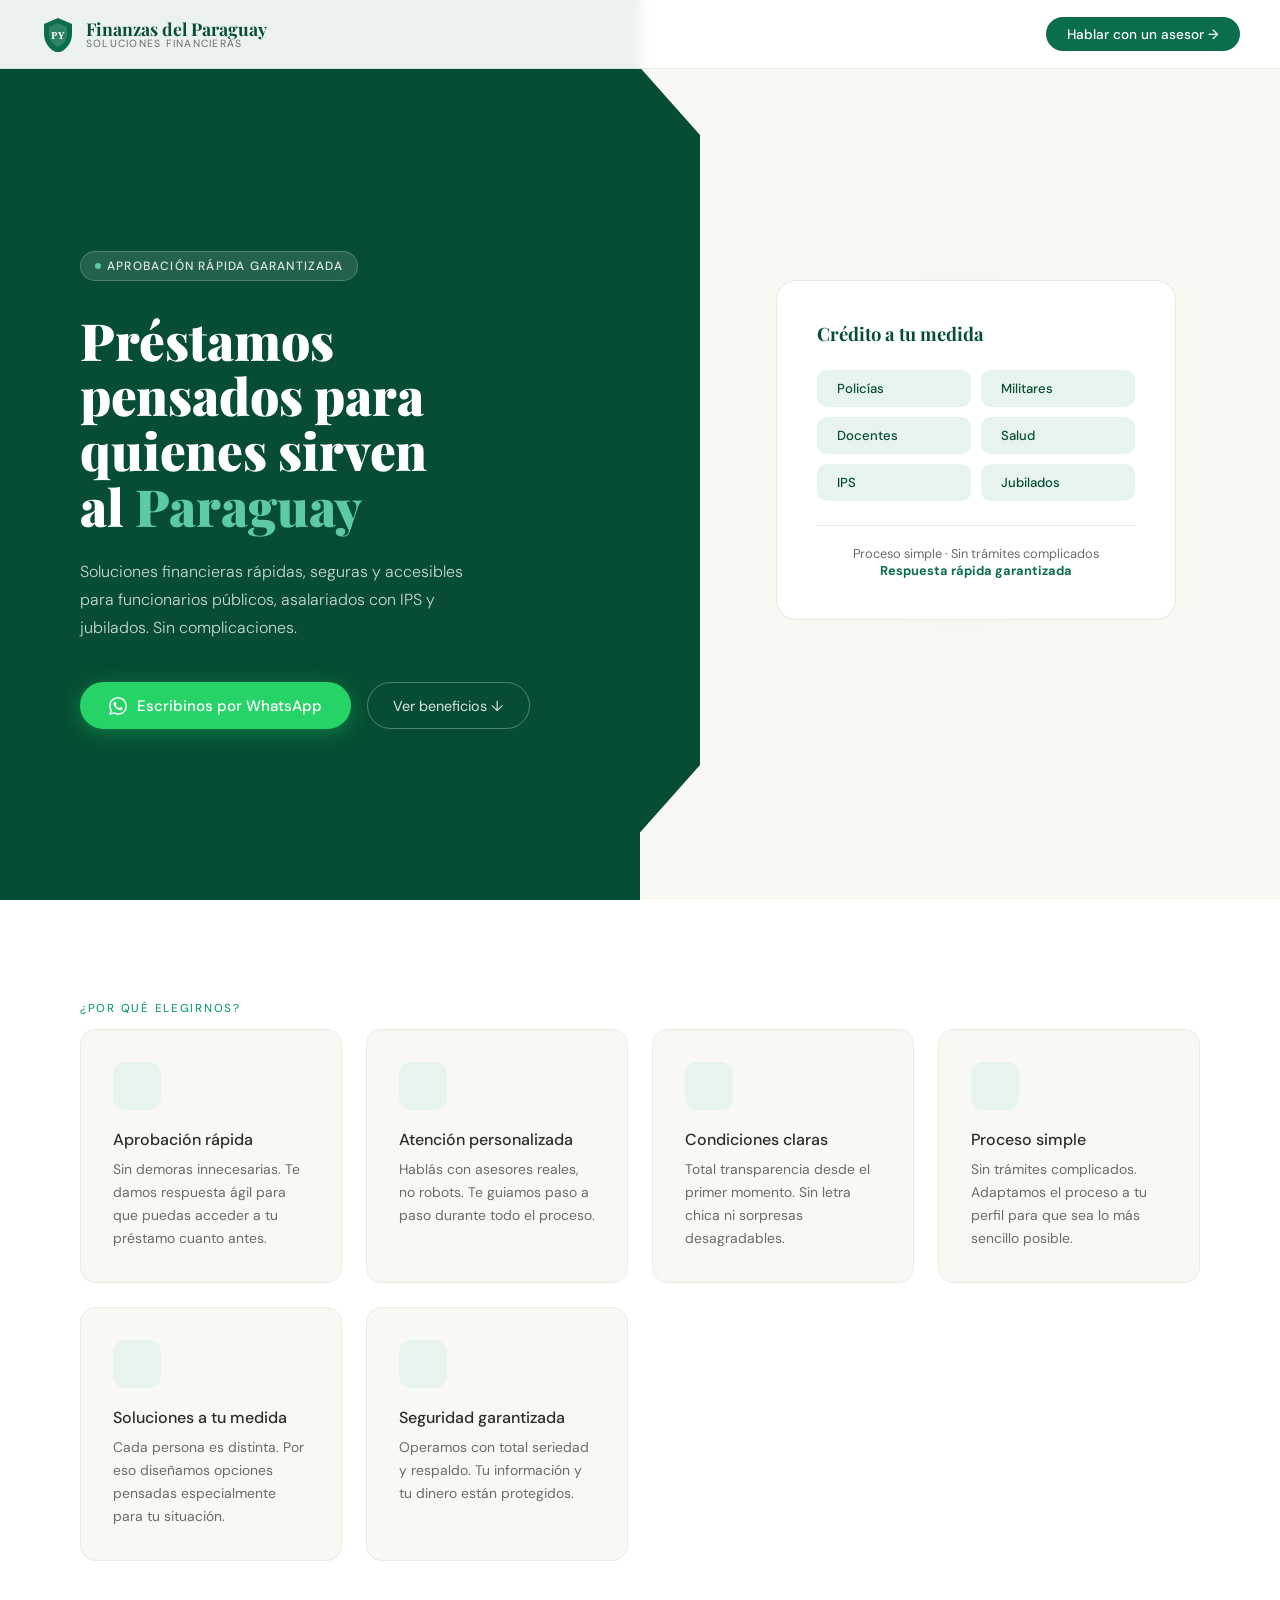
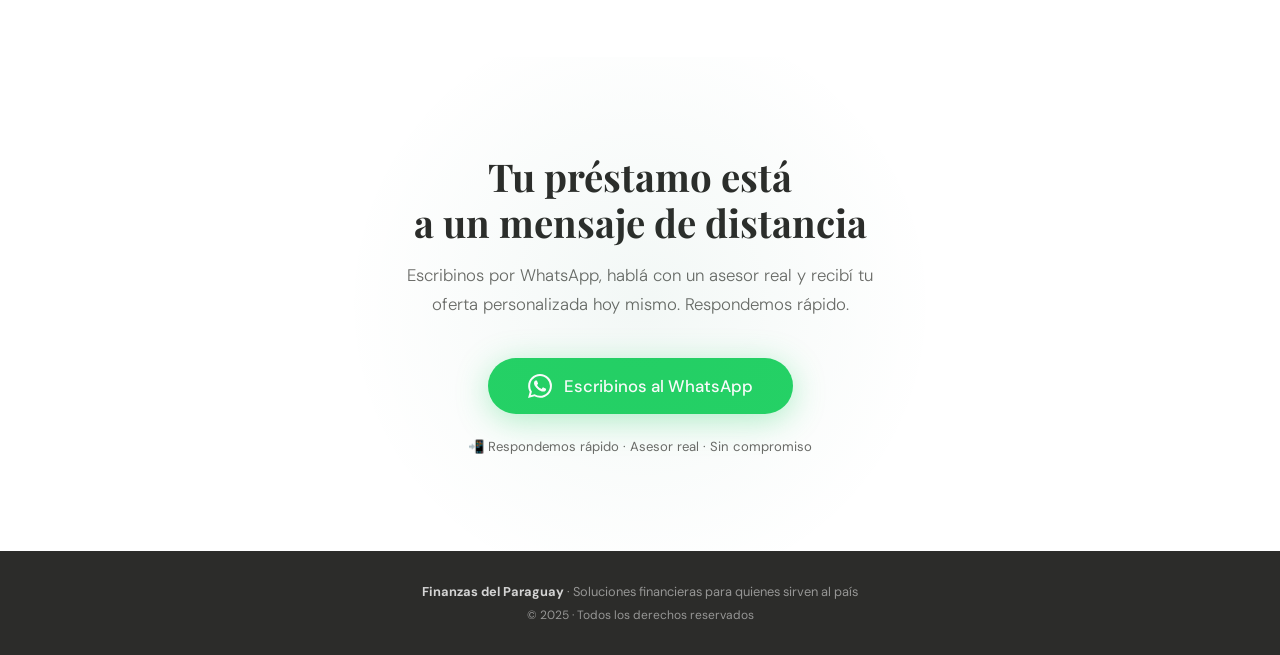
==== index.html @ 42c419a3 "Actualizar a index.html y eliminar finanzas-paraguay.html" ====
<!DOCTYPE html>
<html lang="es">
<head>
<meta charset="UTF-8">
<meta name="viewport" content="width=device-width, initial-scale=1.0">
<title>Finanzas del Paraguay – Préstamos para Funcionarios</title>
<link href="https://fonts.googleapis.com/css2?family=Playfair+Display:wght@700;900&family=DM+Sans:wght@300;400;500&display=swap" rel="stylesheet">
<link rel="stylesheet" href="styles.css">
</head>
<body>

<!-- NAV -->
<nav>
  <div class="nav-logo">
    <svg class="escudo" viewBox="0 0 36 36" fill="none" xmlns="http://www.w3.org/2000/svg">
      <path d="M18 2L4 8v10c0 8.5 5.8 16.4 14 18.9C26.2 34.4 32 26.5 32 18V8L18 2z" fill="#0A6E4A"/>
      <path d="M18 7L9 11v7c0 5.7 3.9 11 9 12.7 5.1-1.7 9-7 9-12.7v-7L18 7z" fill="white" fill-opacity="0.15"/>
      <text x="18" y="23" text-anchor="middle" font-family="Georgia,serif" font-size="10" font-weight="bold" fill="white">PY</text>
    </svg>
    <div class="nav-brand">
      Finanzas del Paraguay
      <span>Soluciones financieras</span>
    </div>
  </div>
  <a href="https://wa.me/595000000000" class="nav-cta">
    Hablar con un asesor →
  </a>
</nav>

<!-- HERO -->
<section class="hero">
  <div class="hero-izq">
    <div class="hero-badge">Aprobación rápida garantizada</div>
    <h1 class="hero-titulo">
      Préstamos<br>pensados para<br>quienes sirven<br>al <em>Paraguay</em>
    </h1>
    <p class="hero-desc">
      Soluciones financieras rápidas, seguras y accesibles para funcionarios públicos, asalariados con IPS y jubilados. Sin complicaciones.
    </p>
    <div class="hero-botones">
      <a href="https://wa.me/595000000000" class="btn-principal">
        <svg width="18" height="18" viewBox="0 0 24 24" fill="white"><path d="M17.472 14.382c-.297-.149-1.758-.867-2.03-.967-.273-.099-.471-.148-.67.15-.197.297-.767.966-.94 1.164-.173.199-.347.223-.644.075-.297-.15-1.255-.463-2.39-1.475-.883-.788-1.48-1.761-1.653-2.059-.173-.297-.018-.458.13-.606.134-.133.298-.347.446-.52.149-.174.198-.298.298-.497.099-.198.05-.371-.025-.52-.075-.149-.669-1.612-.916-2.207-.242-.579-.487-.5-.669-.51-.173-.008-.371-.01-.57-.01-.198 0-.52.074-.792.372-.272.297-1.04 1.016-1.04 2.479 0 1.462 1.065 2.875 1.213 3.074.149.198 2.096 3.2 5.077 4.487.709.306 1.262.489 1.694.625.712.227 1.36.195 1.871.118.571-.085 1.758-.719 2.006-1.413.248-.694.248-1.289.173-1.413-.074-.124-.272-.198-.57-.347m-5.421 7.403h-.004a9.87 9.87 0 01-5.031-1.378l-.361-.214-3.741.982.998-3.648-.235-.374a9.86 9.86 0 01-1.51-5.26c.001-5.45 4.436-9.884 9.888-9.884 2.64 0 5.122 1.03 6.988 2.898a9.825 9.825 0 012.893 6.994c-.003 5.45-4.437 9.884-9.885 9.884m8.413-18.297A11.815 11.815 0 0012.05 0C5.495 0 .16 5.335.157 11.892c0 2.096.547 4.142 1.588 5.945L.057 24l6.305-1.654a11.882 11.882 0 005.683 1.448h.005c6.554 0 11.89-5.335 11.893-11.893a11.821 11.821 0 00-3.48-8.413z"/></svg>
        Escribinos por WhatsApp
      </a>
      <a href="#beneficios" class="btn-secundario">Ver beneficios ↓</a>
    </div>
  </div>

  <div class="hero-der">
    <div class="hero-card">
      <div class="hero-card-titulo">Crédito a tu medida</div>
      <div class="publicos">
        <div class="publico-item"><span class="publico-icono"></span>Policías</div>
        <div class="publico-item"><span class="publico-icono"></span>Militares</div>
        <div class="publico-item"><span class="publico-icono"></span>Docentes</div>
        <div class="publico-item"><span class="publico-icono"></span>Salud</div>
        <div class="publico-item"><span class="publico-icono"></span>IPS</div>
        <div class="publico-item"><span class="publico-icono"></span>Jubilados</div>
      </div>
      <div class="hero-card-separador"></div>
      <p class="hero-card-pie">Proceso simple · Sin trámites complicados<br><strong>Respuesta rápida garantizada</strong></p>
    </div>
  </div>
</section>

<!-- BENEFICIOS -->
<section class="beneficios" id="beneficios">
  <div class="seccion-label">¿Por qué elegirnos?</div>
  <div class="beneficios-grid">
    <div class="beneficio-card">
      <div class="beneficio-icono"></div>
      <h3>Aprobación rápida</h3>
      <p>Sin demoras innecesarias. Te damos respuesta ágil para que puedas acceder a tu préstamo cuanto antes.</p>
    </div>
    <div class="beneficio-card">
      <div class="beneficio-icono"></div>
      <h3>Atención personalizada</h3>
      <p>Hablás con asesores reales, no robots. Te guiamos paso a paso durante todo el proceso.</p>
    </div>
    <div class="beneficio-card">
      <div class="beneficio-icono"></div>
      <h3>Condiciones claras</h3>
      <p>Total transparencia desde el primer momento. Sin letra chica ni sorpresas desagradables.</p>
    </div>
    <div class="beneficio-card">
      <div class="beneficio-icono"></div>
      <h3>Proceso simple</h3>
      <p>Sin trámites complicados. Adaptamos el proceso a tu perfil para que sea lo más sencillo posible.</p>
    </div>
    <div class="beneficio-card">
      <div class="beneficio-icono"></div>
      <h3>Soluciones a tu medida</h3>
      <p>Cada persona es distinta. Por eso diseñamos opciones pensadas especialmente para tu situación.</p>
    </div>
    <div class="beneficio-card">
      <div class="beneficio-icono"></div>
      <h3>Seguridad garantizada</h3>
      <p>Operamos con total seriedad y respaldo. Tu información y tu dinero están protegidos.</p>
    </div>
  </div>
</section>


<!-- CTA FINAL -->
<section class="cta-final">
  <h2 class="seccion-titulo">Tu préstamo está<br>a un mensaje de distancia</h2>
  <p class="cta-desc">
    Escribinos por WhatsApp, hablá con un asesor real y recibí tu oferta personalizada hoy mismo. Respondemos rápido.
  </p>
  <a href="https://wa.me/595000000000" class="btn-wa">
    <svg class="wa-icono" viewBox="0 0 24 24" xmlns="http://www.w3.org/2000/svg"><path d="M17.472 14.382c-.297-.149-1.758-.867-2.03-.967-.273-.099-.471-.148-.67.15-.197.297-.767.966-.94 1.164-.173.199-.347.223-.644.075-.297-.15-1.255-.463-2.39-1.475-.883-.788-1.48-1.761-1.653-2.059-.173-.297-.018-.458.13-.606.134-.133.298-.347.446-.52.149-.174.198-.298.298-.497.099-.198.05-.371-.025-.52-.075-.149-.669-1.612-.916-2.207-.242-.579-.487-.5-.669-.51-.173-.008-.371-.01-.57-.01-.198 0-.52.074-.792.372-.272.297-1.04 1.016-1.04 2.479 0 1.462 1.065 2.875 1.213 3.074.149.198 2.096 3.2 5.077 4.487.709.306 1.262.489 1.694.625.712.227 1.36.195 1.871.118.571-.085 1.758-.719 2.006-1.413.248-.694.248-1.289.173-1.413-.074-.124-.272-.198-.57-.347m-5.421 7.403h-.004a9.87 9.87 0 01-5.031-1.378l-.361-.214-3.741.982.998-3.648-.235-.374a9.86 9.86 0 01-1.51-5.26c.001-5.45 4.436-9.884 9.888-9.884 2.64 0 5.122 1.03 6.988 2.898a9.825 9.825 0 012.893 6.994c-.003 5.45-4.437 9.884-9.885 9.884m8.413-18.297A11.815 11.815 0 0012.05 0C5.495 0 .16 5.335.157 11.892c0 2.096.547 4.142 1.588 5.945L.057 24l6.305-1.654a11.882 11.882 0 005.683 1.448h.005c6.554 0 11.89-5.335 11.893-11.893a11.821 11.821 0 00-3.48-8.413z"/></svg>
    Escribinos al WhatsApp
  </a>
  <p class="cta-nota">📲 Respondemos rápido · Asesor real · Sin compromiso</p>
</section>

<!-- FOOTER -->
<footer>
  <strong>Finanzas del Paraguay</strong> · Soluciones financieras para quienes sirven al país<br>
  <span style="font-size:0.75rem; margin-top:0.4rem; display:block;">© 2025 · Todos los derechos reservados</span>
</footer>

<script>
function calcularCuota() {
  const monto = parseInt(document.getElementById('monto-sel').value);
  const plazo = parseInt(document.getElementById('plazo-sel').value);
  const tasa = 0.035;
  const cuota = Math.round(monto * tasa * Math.pow(1 + tasa, plazo) / (Math.pow(1 + tasa, plazo) - 1));
  document.getElementById('cuota-display').textContent = '₲ ' + cuota.toLocaleString('es-PY');
}

function enviarSolicitud() {
  const btn = document.querySelector('.btn-solicitar');
  btn.textContent = '✓ Solicitud enviada';
  btn.style.background = '#1D9E75';
  setTimeout(() => {
    btn.innerHTML = 'SOLICITAR AHORA <svg width="16" height="16" viewBox="0 0 24 24" fill="none"><path d="M5 12h14M12 5l7 7-7 7" stroke="white" stroke-width="2" stroke-linecap="round" stroke-linejoin="round"/></svg>';
    btn.style.background = '';
  }, 3000);
}
</script>
</body>
</html>
---- styles.css ----
*, *::before, *::after { box-sizing: border-box; margin: 0; padding: 0; }

:root {
  --verde: #0A6E4A;
  --verde-oscuro: #064D33;
  --verde-claro: #E6F4ED;
  --verde-medio: #1D9E75;
  --rojo: #C0392B;
  --dorado: #B8962E;
  --dorado-claro: #F5EDD0;
  --crema: #FAF8F3;
  --gris-texto: #2C2C2A;
  --gris-suave: #6B6B68;
  --blanco: #FFFFFF;
}

html { scroll-behavior: smooth; }

body {
  font-family: 'DM Sans', sans-serif;
  font-weight: 400;
  color: var(--gris-texto);
  background: var(--crema);
  overflow-x: hidden;
}

/* NAV */
nav {
  position: fixed;
  top: 0; left: 0; right: 0;
  z-index: 100;
  display: flex;
  align-items: center;
  justify-content: space-between;
  padding: 1rem 2.5rem;
  background: rgba(255,255,255,0.92);
  backdrop-filter: blur(8px);
  border-bottom: 1px solid rgba(10,110,74,0.12);
}

.nav-logo {
  display: flex;
  align-items: center;
  gap: 10px;
}

.nav-logo .escudo {
  width: 36px;
  height: 36px;
}

.nav-brand {
  font-family: 'Playfair Display', serif;
  font-size: 1.1rem;
  font-weight: 700;
  color: var(--verde-oscuro);
  line-height: 1.1;
}

.nav-brand span {
  display: block;
  font-family: 'DM Sans', sans-serif;
  font-size: 0.65rem;
  font-weight: 400;
  color: var(--gris-suave);
  letter-spacing: 0.12em;
  text-transform: uppercase;
}

.nav-cta {
  display: inline-flex;
  align-items: center;
  gap: 8px;
  background: var(--verde);
  color: white;
  text-decoration: none;
  font-size: 0.85rem;
  font-weight: 500;
  padding: 0.55rem 1.3rem;
  border-radius: 100px;
  transition: background 0.2s, transform 0.15s;
}

.nav-cta:hover { background: var(--verde-oscuro); transform: scale(1.03); }

/* HERO */
.hero {
  min-height: 100vh;
  display: grid;
  grid-template-columns: 1fr 1fr;
  position: relative;
  overflow: hidden;
}

.hero-izq {
  background: var(--verde-oscuro);
  padding: 10rem 4rem 5rem 5rem;
  display: flex;
  flex-direction: column;
  justify-content: center;
  position: relative;
  z-index: 2;
}

.hero-izq::after {
  content: '';
  position: absolute;
  right: -60px;
  top: 0; bottom: 0;
  width: 120px;
  background: var(--verde-oscuro);
  clip-path: polygon(0 0, 100% 15%, 100% 85%, 0 100%);
  z-index: 3;
}

.hero-badge {
  display: inline-flex;
  align-items: center;
  gap: 6px;
  background: rgba(255,255,255,0.12);
  border: 1px solid rgba(255,255,255,0.2);
  color: rgba(255,255,255,0.85);
  font-size: 0.75rem;
  font-weight: 500;
  letter-spacing: 0.1em;
  text-transform: uppercase;
  padding: 6px 14px;
  border-radius: 100px;
  margin-bottom: 2rem;
  width: fit-content;
}

.hero-badge::before {
  content: '';
  width: 6px; height: 6px;
  border-radius: 50%;
  background: #5DCAA5;
  flex-shrink: 0;
}

.hero-titulo {
  font-family: 'Playfair Display', serif;
  font-size: clamp(2.2rem, 4vw, 3.4rem);
  font-weight: 900;
  color: white;
  line-height: 1.08;
  margin-bottom: 1.5rem;
}

.hero-titulo em {
  font-style: normal;
  color: #5DCAA5;
}

.hero-desc {
  font-size: 1rem;
  font-weight: 300;
  color: rgba(255,255,255,0.78);
  line-height: 1.75;
  margin-bottom: 2.5rem;
  max-width: 420px;
}

.hero-botones {
  display: flex;
  gap: 1rem;
  flex-wrap: wrap;
}

.btn-principal {
  display: inline-flex;
  align-items: center;
  gap: 10px;
  background: #25D366;
  color: white;
  text-decoration: none;
  font-size: 0.95rem;
  font-weight: 500;
  padding: 0.85rem 1.8rem;
  border-radius: 100px;
  transition: all 0.2s;
  box-shadow: 0 4px 20px rgba(37,211,102,0.35);
}

.btn-principal:hover {
  background: #1ebe5a;
  transform: translateY(-2px);
  box-shadow: 0 6px 28px rgba(37,211,102,0.45);
}

.btn-secundario {
  display: inline-flex;
  align-items: center;
  gap: 8px;
  background: transparent;
  border: 1px solid rgba(255,255,255,0.3);
  color: rgba(255,255,255,0.85);
  text-decoration: none;
  font-size: 0.9rem;
  font-weight: 400;
  padding: 0.85rem 1.6rem;
  border-radius: 100px;
  transition: all 0.2s;
}

.btn-secundario:hover {
  background: rgba(255,255,255,0.1);
  border-color: rgba(255,255,255,0.5);
}

.hero-der {
  background: var(--crema);
  position: relative;
  display: flex;
  align-items: center;
  justify-content: center;
  padding: 5rem 3rem 5rem 5rem;
  overflow: hidden;
}

.hero-der::before {
  content: '';
  position: absolute;
  width: 400px;
  height: 400px;
  background: radial-gradient(circle, rgba(10,110,74,0.08) 0%, transparent 70%);
  top: 50%; left: 50%;
  transform: translate(-50%, -50%);
}

.hero-card {
  background: white;
  border-radius: 20px;
  padding: 2.5rem;
  border: 1px solid rgba(10,110,74,0.12);
  max-width: 400px;
  width: 100%;
  position: relative;
  z-index: 2;
  animation: flotar 4s ease-in-out infinite;
}

@keyframes flotar {
  0%, 100% { transform: translateY(0); }
  50% { transform: translateY(-10px); }
}

.hero-card-titulo {
  font-family: 'Playfair Display', serif;
  font-size: 1.15rem;
  font-weight: 700;
  color: var(--verde-oscuro);
  margin-bottom: 1.5rem;
}

.publicos {
  display: grid;
  grid-template-columns: 1fr 1fr;
  gap: 10px;
  margin-bottom: 1.5rem;
}

.publico-item {
  display: flex;
  align-items: center;
  gap: 8px;
  background: var(--verde-claro);
  border-radius: 10px;
  padding: 10px 12px;
  font-size: 0.82rem;
  font-weight: 500;
  color: var(--verde-oscuro);
}

.publico-icono {
  font-size: 1.1rem;
  flex-shrink: 0;
}

.hero-card-separador {
  height: 1px;
  background: rgba(10,110,74,0.12);
  margin: 1.2rem 0;
}

.hero-card-pie {
  font-size: 0.8rem;
  color: var(--gris-suave);
  text-align: center;
}

.hero-card-pie strong {
  color: var(--verde);
}

/* DECORACIÓN FONDO */
.deco-circulo {
  position: absolute;
  border-radius: 50%;
  border: 1px solid;
  opacity: 0.06;
  pointer-events: none;
}

/* SECCIÓN BENEFICIOS */
.beneficios {
  padding: 6rem 5rem;
  background: white;
}

.seccion-label {
  display: inline-block;
  font-size: 0.72rem;
  font-weight: 500;
  letter-spacing: 0.15em;
  text-transform: uppercase;
  color: var(--verde-medio);
  margin-bottom: 0.8rem;
}

.seccion-titulo {
  font-family: 'Playfair Display', serif;
  font-size: clamp(1.8rem, 3vw, 2.5rem);
  font-weight: 700;
  color: var(--gris-texto);
  margin-bottom: 3.5rem;
  max-width: 500px;
  line-height: 1.2;
}

.seccion-titulo em {
  font-style: normal;
  color: var(--verde);
}

.beneficios-grid {
  display: grid;
  grid-template-columns: repeat(auto-fit, minmax(260px, 1fr));
  gap: 1.5rem;
}

.beneficio-card {
  background: var(--crema);
  border-radius: 16px;
  padding: 2rem;
  border: 1px solid rgba(10,110,74,0.08);
  transition: transform 0.2s, border-color 0.2s;
  position: relative;
  overflow: hidden;
}

.beneficio-card:hover {
  transform: translateY(-4px);
  border-color: rgba(10,110,74,0.2);
}

.beneficio-card::before {
  content: '';
  position: absolute;
  top: 0; left: 0; right: 0;
  height: 3px;
  background: linear-gradient(90deg, var(--verde), var(--verde-medio));
  opacity: 0;
  transition: opacity 0.2s;
}

.beneficio-card:hover::before {
  opacity: 1;
}

.beneficio-icono {
  width: 48px;
  height: 48px;
  background: var(--verde-claro);
  border-radius: 12px;
  display: flex;
  align-items: center;
  justify-content: center;
  font-size: 1.4rem;
  margin-bottom: 1.2rem;
}

.beneficio-card h3 {
  font-family: 'DM Sans', sans-serif;
  font-size: 1rem;
  font-weight: 500;
  color: var(--gris-texto);
  margin-bottom: 0.5rem;
}

.beneficio-card p {
  font-size: 0.87rem;
  color: var(--gris-suave);
  line-height: 1.65;
}

/* USOS */
.usos {
  padding: 6rem 5rem;
  background: var(--verde-oscuro);
  position: relative;
  overflow: hidden;
}

.usos::before {
  content: '';
  position: absolute;
  right: -100px;
  top: -100px;
  width: 400px;
  height: 400px;
  border-radius: 50%;
  border: 60px solid rgba(255,255,255,0.04);
}

.usos::after {
  content: '';
  position: absolute;
  left: -80px;
  bottom: -80px;
  width: 300px;
  height: 300px;
  border-radius: 50%;
  border: 40px solid rgba(255,255,255,0.04);
}

.usos .seccion-label { color: #5DCAA5; }

.usos .seccion-titulo {
  color: white;
}

.usos .seccion-titulo em {
  color: #5DCAA5;
}

.usos-layout {
  display: grid;
  grid-template-columns: 1fr 1fr;
  gap: 4rem;
  align-items: center;
}

.usos-lista {
  display: flex;
  flex-direction: column;
  gap: 1rem;
}

.uso-item {
  display: flex;
  align-items: center;
  gap: 1rem;
  background: rgba(255,255,255,0.06);
  border: 1px solid rgba(255,255,255,0.1);
  border-radius: 14px;
  padding: 1.2rem 1.5rem;
  transition: background 0.2s;
}

.uso-item:hover {
  background: rgba(255,255,255,0.1);
}

.uso-icono {
  font-size: 1.6rem;
  flex-shrink: 0;
}

.uso-texto {
  font-size: 0.95rem;
  color: rgba(255,255,255,0.85);
  font-weight: 400;
}

.usos-der {
  display: flex;
  flex-direction: column;
  gap: 1.5rem;
}

.stat-card {
  background: rgba(255,255,255,0.08);
  border: 1px solid rgba(255,255,255,0.12);
  border-radius: 16px;
  padding: 1.8rem;
  text-align: center;
}

.stat-numero {
  font-family: 'Playfair Display', serif;
  font-size: 2.8rem;
  font-weight: 900;
  color: #5DCAA5;
  line-height: 1;
  margin-bottom: 0.4rem;
}

.stat-desc {
  font-size: 0.85rem;
  color: rgba(255,255,255,0.6);
  font-weight: 300;
}

/* CTA FINAL */
.cta-final {
  padding: 6rem 5rem;
  background: white;
  text-align: center;
  position: relative;
  overflow: hidden;
}

.cta-final::before {
  content: '';
  position: absolute;
  width: 600px;
  height: 600px;
  background: radial-gradient(circle, rgba(10,110,74,0.05) 0%, transparent 70%);
  top: 50%; left: 50%;
  transform: translate(-50%, -50%);
  pointer-events: none;
}

.cta-final .seccion-titulo {
  margin: 0 auto 1rem;
  text-align: center;
}

.cta-desc {
  font-size: 1.05rem;
  color: var(--gris-suave);
  font-weight: 300;
  max-width: 480px;
  margin: 0 auto 2.5rem;
  line-height: 1.7;
}

.btn-wa {
  display: inline-flex;
  align-items: center;
  gap: 12px;
  background: #25D366;
  color: white;
  text-decoration: none;
  font-size: 1.05rem;
  font-weight: 500;
  padding: 1rem 2.5rem;
  border-radius: 100px;
  transition: all 0.2s;
  box-shadow: 0 6px 32px rgba(37,211,102,0.35);
}

.btn-wa:hover {
  background: #1ebe5a;
  transform: translateY(-3px);
  box-shadow: 0 10px 40px rgba(37,211,102,0.45);
}

.wa-icono {
  width: 24px;
  height: 24px;
  fill: white;
}

.cta-nota {
  margin-top: 1.5rem;
  font-size: 0.82rem;
  color: var(--gris-suave);
}

/* FOOTER */
footer {
  background: var(--gris-texto);
  color: rgba(255,255,255,0.5);
  text-align: center;
  padding: 2rem;
  font-size: 0.8rem;
}

footer strong {
  color: rgba(255,255,255,0.8);
}

/* FORMULARIO */
.formulario-seccion {
  padding: 6rem 5rem;
  background: var(--verde-oscuro);
  position: relative;
}

.form-layout {
  display: grid;
  grid-template-columns: 1fr 1.4fr;
  gap: 5rem;
  align-items: start;
  max-width: 1100px;
  margin: 0 auto;
}

.form-izq .seccion-label { color: #5DCAA5; }

.form-garantias {
  display: flex;
  flex-direction: column;
  gap: 0.9rem;
}

.garantia-item {
  display: flex;
  align-items: center;
  gap: 12px;
  color: rgba(255,255,255,0.75);
  font-size: 0.88rem;
}

.garantia-icono {
  font-size: 1.1rem;
  flex-shrink: 0;
}

.form-card {
  background: white;
  border-radius: 20px;
  padding: 2rem 2.2rem;
  display: flex;
  flex-direction: column;
  gap: 1rem;
}

.form-grupo-doble {
  display: grid;
  grid-template-columns: 1fr 1fr;
  gap: 0.9rem;
}

.form-grupo {
  display: flex;
  flex-direction: column;
  gap: 5px;
}

.form-label {
  font-size: 0.75rem;
  font-weight: 500;
  color: var(--gris-suave);
  letter-spacing: 0.04em;
  text-transform: uppercase;
}

.form-input, .form-select {
  border: 1.5px solid #E2E8E4;
  border-radius: 10px;
  padding: 0.7rem 0.9rem;
  font-family: 'DM Sans', sans-serif;
  font-size: 0.9rem;
  color: var(--gris-texto);
  background: #FAFAFA;
  outline: none;
  transition: border-color 0.2s, background 0.2s;
  width: 100%;
  appearance: none;
  -webkit-appearance: none;
}

.form-select {
  background-image: url("data:image/svg+xml,%3Csvg xmlns='http://www.w3.org/2000/svg' width='12' height='8' viewBox='0 0 12 8'%3E%3Cpath d='M1 1l5 5 5-5' stroke='%236B6B68' stroke-width='1.5' fill='none' stroke-linecap='round'/%3E%3C/svg%3E");
  background-repeat: no-repeat;
  background-position: right 12px center;
  padding-right: 2rem;
  cursor: pointer;
}

.form-input:focus, .form-select:focus {
  border-color: var(--verde);
  background: white;
}

.form-input::placeholder { color: #B0B0AA; }

.cuota-estimada {
  background: var(--verde-claro);
  border: 1.5px solid rgba(10,110,74,0.15);
  border-radius: 12px;
  padding: 1rem 1.2rem;
  text-align: center;
}

.cuota-label {
  font-size: 0.72rem;
  font-weight: 500;
  text-transform: uppercase;
  letter-spacing: 0.1em;
  color: var(--verde);
  margin-bottom: 4px;
}

.cuota-valor {
  font-family: 'Playfair Display', serif;
  font-size: 1.8rem;
  font-weight: 700;
  color: var(--verde-oscuro);
  line-height: 1;
  margin-bottom: 4px;
}

.cuota-nota {
  font-size: 0.72rem;
  color: var(--gris-suave);
}

.form-checkbox {
  display: flex;
  align-items: flex-start;
  gap: 10px;
}

.btn-solicitar {
  width: 100%;
  background: var(--verde);
  color: white;
  border: none;
  border-radius: 12px;
  padding: 1rem;
  font-family: 'DM Sans', sans-serif;
  font-size: 0.95rem;
  font-weight: 500;
  letter-spacing: 0.08em;
  cursor: pointer;
  display: flex;
  align-items: center;
  justify-content: center;
  gap: 8px;
  transition: background 0.2s, transform 0.15s;
}

.btn-solicitar:hover {
  background: var(--verde-oscuro);
  transform: translateY(-2px);
}

@keyframes pulse {
  0%, 100% { box-shadow: 0 6px 32px rgba(37,211,102,0.35); }
  50% { box-shadow: 0 6px 50px rgba(37,211,102,0.6); }
}

.btn-wa { animation: pulse 2.5s ease-in-out infinite; }

/* RESPONSIVE */
@media (max-width: 900px) {
  .hero {
    grid-template-columns: 1fr;
  }
  .hero-izq {
    padding: 8rem 2rem 4rem;
  }
  .hero-izq::after { display: none; }
  .hero-der {
    padding: 3rem 2rem;
  }
  .usos-layout {
    grid-template-columns: 1fr;
    gap: 2.5rem;
  }
  .beneficios, .usos, .cta-final {
    padding: 4rem 2rem;
  }
  nav { padding: 1rem 1.5rem; }
  .nav-brand { font-size: 0.95rem; }
  .form-layout { grid-template-columns: 1fr; gap: 2.5rem; }
  .formulario-seccion { padding: 4rem 2rem; }
}

@media (max-width: 600px) {
  .publicos { grid-template-columns: 1fr; }
  .hero-titulo { font-size: 2rem; }
  .hero-botones { flex-direction: column; }
  .btn-principal, .btn-secundario { text-align: center; justify-content: center; }
  .form-grupo-doble { grid-template-columns: 1fr; }
}
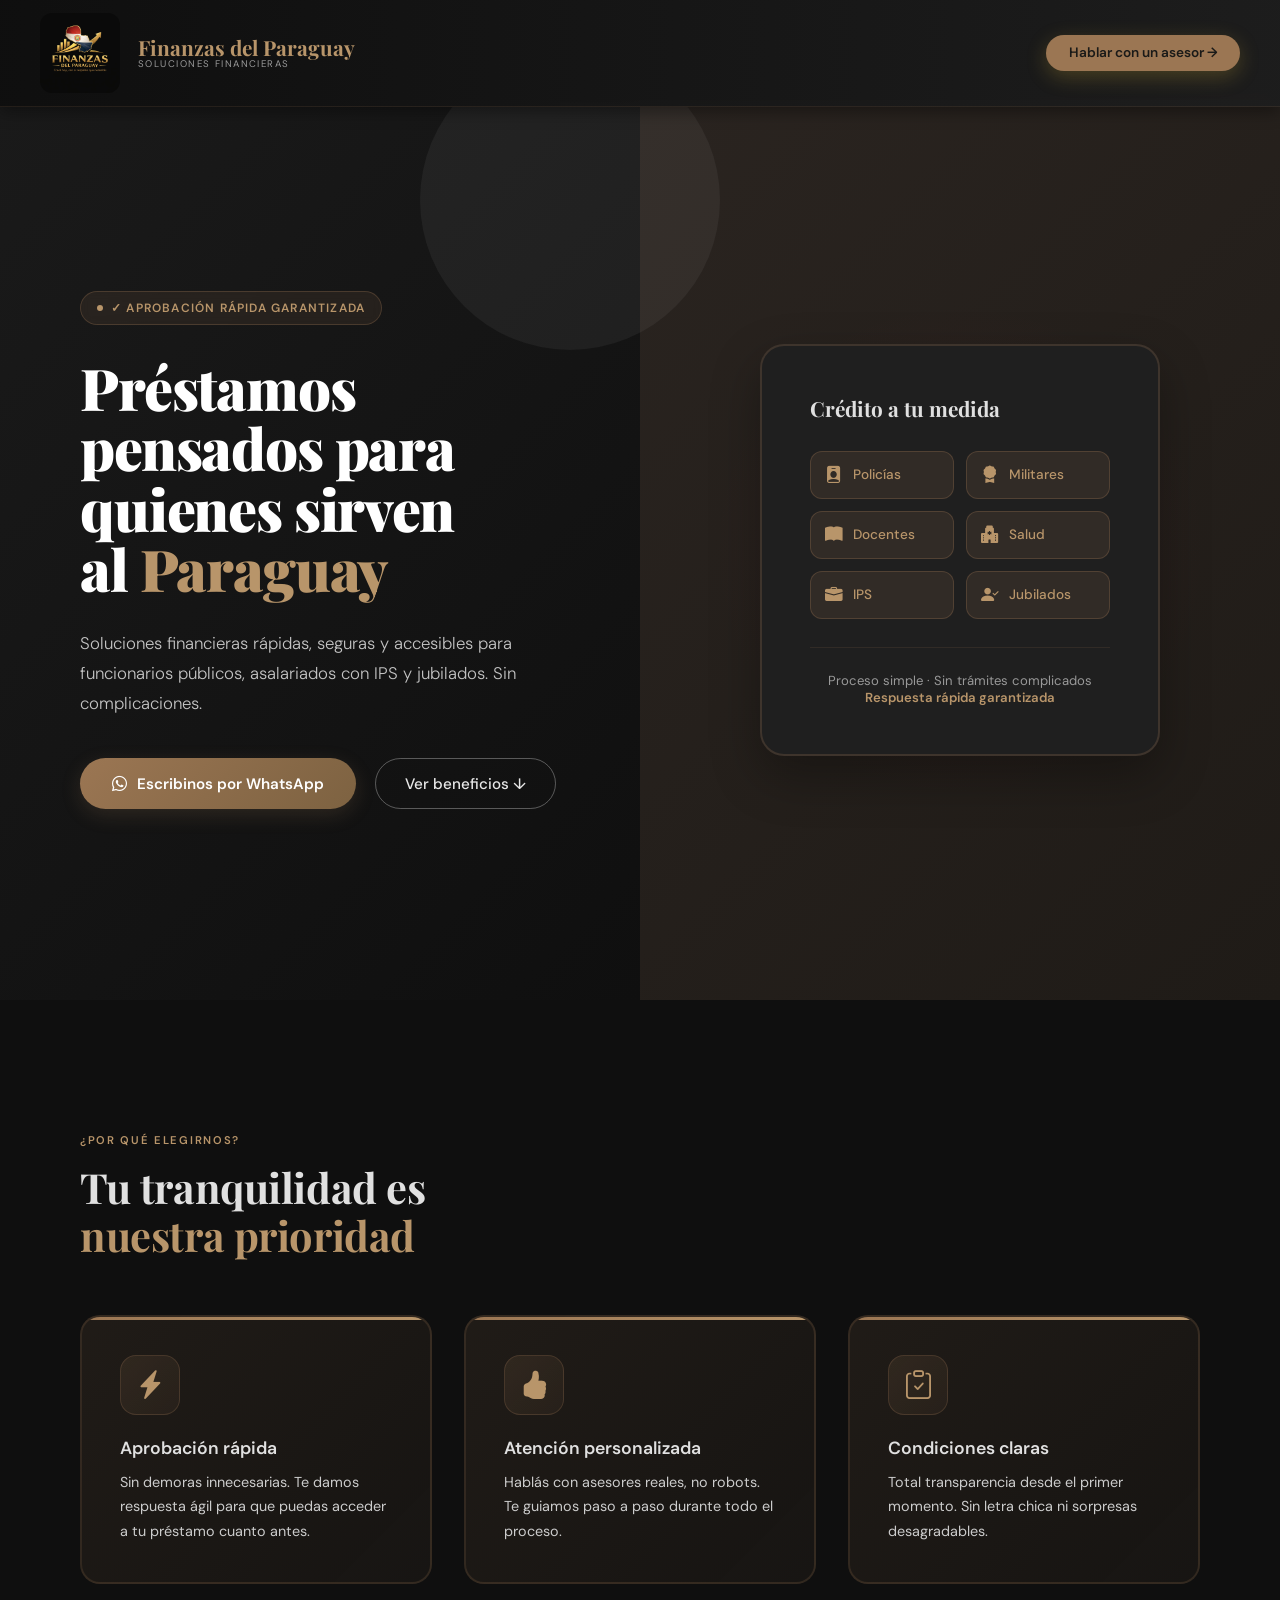
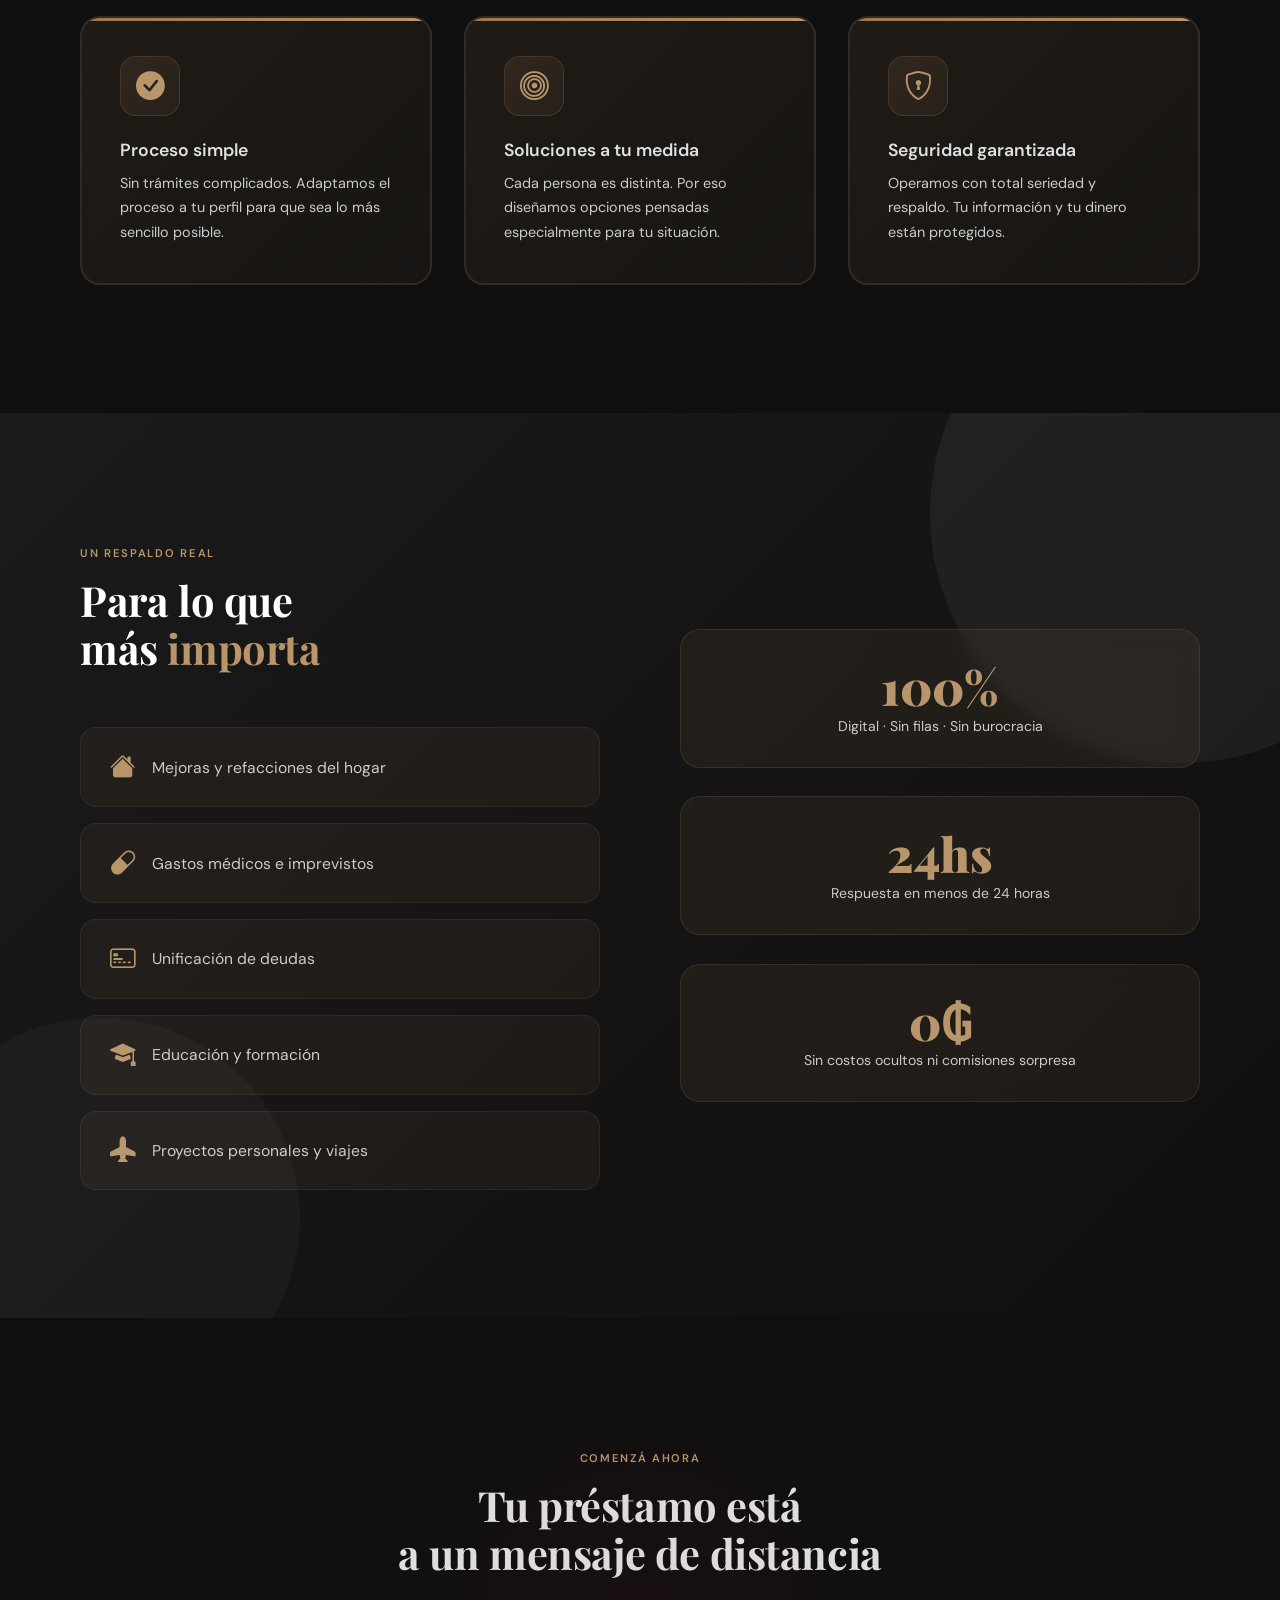
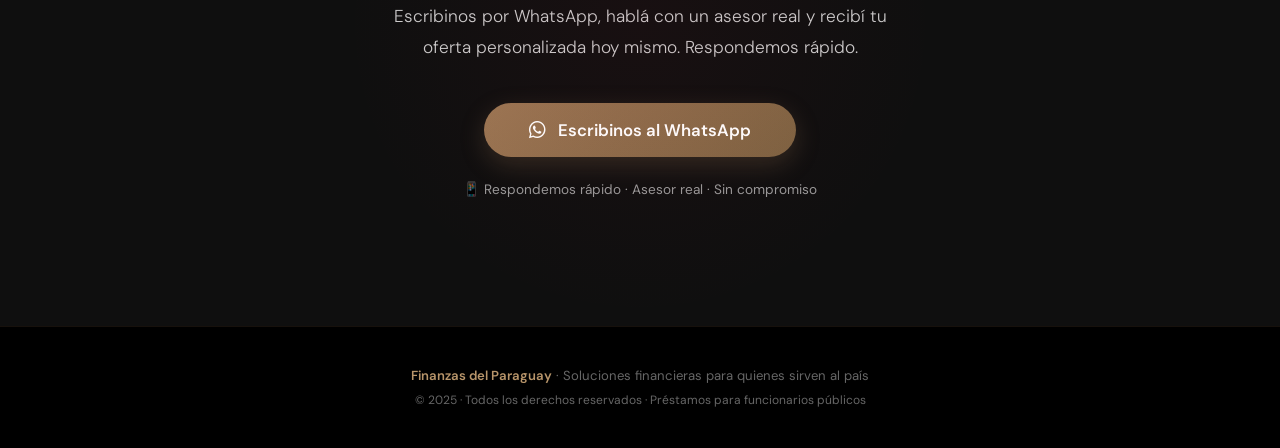
==== commit 30abc15d: "Logo, paleta de colores" ====
--- a/index.html
+++ b/index.html
@@ -4,19 +4,16 @@
 <meta charset="UTF-8">
 <meta name="viewport" content="width=device-width, initial-scale=1.0">
 <title>Finanzas del Paraguay – Préstamos para Funcionarios</title>
-<link href="https://fonts.googleapis.com/css2?family=Playfair+Display:wght@700;900&family=DM+Sans:wght@300;400;500&display=swap" rel="stylesheet">
-<link rel="stylesheet" href="styles.css">
+<link href="https://fonts.googleapis.com/css2?family=Playfair+Display:wght@700;900&family=DM+Sans:wght@300;400;500;600&display=swap" rel="stylesheet">
+<link href="https://cdn.jsdelivr.net/npm/bootstrap-icons@1.11.0/font/bootstrap-icons.css" rel="stylesheet">
+<link rel="stylesheet" href="css/styles.css">
 </head>
 <body>
 
 <!-- NAV -->
 <nav>
   <div class="nav-logo">
-    <svg class="escudo" viewBox="0 0 36 36" fill="none" xmlns="http://www.w3.org/2000/svg">
-      <path d="M18 2L4 8v10c0 8.5 5.8 16.4 14 18.9C26.2 34.4 32 26.5 32 18V8L18 2z" fill="#0A6E4A"/>
-      <path d="M18 7L9 11v7c0 5.7 3.9 11 9 12.7 5.1-1.7 9-7 9-12.7v-7L18 7z" fill="white" fill-opacity="0.15"/>
-      <text x="18" y="23" text-anchor="middle" font-family="Georgia,serif" font-size="10" font-weight="bold" fill="white">PY</text>
-    </svg>
+    <img src="assets/images/Logo.jpeg" alt="Logo Finanzas del Paraguay">
     <div class="nav-brand">
       Finanzas del Paraguay
       <span>Soluciones financieras</span>
@@ -30,7 +27,7 @@
 <!-- HERO -->
 <section class="hero">
   <div class="hero-izq">
-    <div class="hero-badge">Aprobación rápida garantizada</div>
+    <div class="hero-badge">✓ Aprobación rápida garantizada</div>
     <h1 class="hero-titulo">
       Préstamos<br>pensados para<br>quienes sirven<br>al <em>Paraguay</em>
     </h1>
@@ -39,7 +36,7 @@
     </p>
     <div class="hero-botones">
       <a href="https://wa.me/595000000000" class="btn-principal">
-        <svg width="18" height="18" viewBox="0 0 24 24" fill="white"><path d="M17.472 14.382c-.297-.149-1.758-.867-2.03-.967-.273-.099-.471-.148-.67.15-.197.297-.767.966-.94 1.164-.173.199-.347.223-.644.075-.297-.15-1.255-.463-2.39-1.475-.883-.788-1.48-1.761-1.653-2.059-.173-.297-.018-.458.13-.606.134-.133.298-.347.446-.52.149-.174.198-.298.298-.497.099-.198.05-.371-.025-.52-.075-.149-.669-1.612-.916-2.207-.242-.579-.487-.5-.669-.51-.173-.008-.371-.01-.57-.01-.198 0-.52.074-.792.372-.272.297-1.04 1.016-1.04 2.479 0 1.462 1.065 2.875 1.213 3.074.149.198 2.096 3.2 5.077 4.487.709.306 1.262.489 1.694.625.712.227 1.36.195 1.871.118.571-.085 1.758-.719 2.006-1.413.248-.694.248-1.289.173-1.413-.074-.124-.272-.198-.57-.347m-5.421 7.403h-.004a9.87 9.87 0 01-5.031-1.378l-.361-.214-3.741.982.998-3.648-.235-.374a9.86 9.86 0 01-1.51-5.26c.001-5.45 4.436-9.884 9.888-9.884 2.64 0 5.122 1.03 6.988 2.898a9.825 9.825 0 012.893 6.994c-.003 5.45-4.437 9.884-9.885 9.884m8.413-18.297A11.815 11.815 0 0012.05 0C5.495 0 .16 5.335.157 11.892c0 2.096.547 4.142 1.588 5.945L.057 24l6.305-1.654a11.882 11.882 0 005.683 1.448h.005c6.554 0 11.89-5.335 11.893-11.893a11.821 11.821 0 00-3.48-8.413z"/></svg>
+        <i class="bi bi-whatsapp"></i>
         Escribinos por WhatsApp
       </a>
       <a href="#beneficios" class="btn-secundario">Ver beneficios ↓</a>
@@ -50,12 +47,12 @@
     <div class="hero-card">
       <div class="hero-card-titulo">Crédito a tu medida</div>
       <div class="publicos">
-        <div class="publico-item"><span class="publico-icono"></span>Policías</div>
-        <div class="publico-item"><span class="publico-icono"></span>Militares</div>
-        <div class="publico-item"><span class="publico-icono"></span>Docentes</div>
-        <div class="publico-item"><span class="publico-icono"></span>Salud</div>
-        <div class="publico-item"><span class="publico-icono"></span>IPS</div>
-        <div class="publico-item"><span class="publico-icono"></span>Jubilados</div>
+        <div class="publico-item"><i class="bi bi-person-badge-fill publico-icono"></i>Policías</div>
+        <div class="publico-item"><i class="bi bi-award-fill publico-icono"></i>Militares</div>
+        <div class="publico-item"><i class="bi bi-book-fill publico-icono"></i>Docentes</div>
+        <div class="publico-item"><i class="bi bi-hospital-fill publico-icono"></i>Salud</div>
+        <div class="publico-item"><i class="bi bi-briefcase-fill publico-icono"></i>IPS</div>
+        <div class="publico-item"><i class="bi bi-person-check-fill publico-icono"></i>Jubilados</div>
       </div>
       <div class="hero-card-separador"></div>
       <p class="hero-card-pie">Proceso simple · Sin trámites complicados<br><strong>Respuesta rápida garantizada</strong></p>
@@ -66,78 +63,91 @@
 <!-- BENEFICIOS -->
 <section class="beneficios" id="beneficios">
   <div class="seccion-label">¿Por qué elegirnos?</div>
+  <h2 class="seccion-titulo">Tu tranquilidad es<br><em>nuestra prioridad</em></h2>
   <div class="beneficios-grid">
     <div class="beneficio-card">
-      <div class="beneficio-icono"></div>
+      <div class="beneficio-icono"><i class="bi bi-lightning-charge-fill"></i></div>
       <h3>Aprobación rápida</h3>
       <p>Sin demoras innecesarias. Te damos respuesta ágil para que puedas acceder a tu préstamo cuanto antes.</p>
     </div>
     <div class="beneficio-card">
-      <div class="beneficio-icono"></div>
+      <div class="beneficio-icono"><i class="bi bi-hand-thumbs-up-fill"></i></div>
       <h3>Atención personalizada</h3>
       <p>Hablás con asesores reales, no robots. Te guiamos paso a paso durante todo el proceso.</p>
     </div>
     <div class="beneficio-card">
-      <div class="beneficio-icono"></div>
+      <div class="beneficio-icono"><i class="bi bi-clipboard-check"></i></div>
       <h3>Condiciones claras</h3>
       <p>Total transparencia desde el primer momento. Sin letra chica ni sorpresas desagradables.</p>
     </div>
     <div class="beneficio-card">
-      <div class="beneficio-icono"></div>
+      <div class="beneficio-icono"><i class="bi bi-check-circle-fill"></i></div>
       <h3>Proceso simple</h3>
       <p>Sin trámites complicados. Adaptamos el proceso a tu perfil para que sea lo más sencillo posible.</p>
     </div>
     <div class="beneficio-card">
-      <div class="beneficio-icono"></div>
+      <div class="beneficio-icono"><i class="bi bi-bullseye"></i></div>
       <h3>Soluciones a tu medida</h3>
       <p>Cada persona es distinta. Por eso diseñamos opciones pensadas especialmente para tu situación.</p>
     </div>
     <div class="beneficio-card">
-      <div class="beneficio-icono"></div>
+      <div class="beneficio-icono"><i class="bi bi-shield-lock"></i></div>
       <h3>Seguridad garantizada</h3>
       <p>Operamos con total seriedad y respaldo. Tu información y tu dinero están protegidos.</p>
     </div>
   </div>
 </section>
 
+<!-- USOS -->
+<section class="usos">
+  <div class="usos-layout">
+    <div>
+      <div class="seccion-label">Un respaldo real</div>
+      <h2 class="seccion-titulo">Para lo que<br>más <em>importa</em></h2>
+      <div class="usos-lista">
+        <div class="uso-item"><i class="bi bi-house-fill uso-icono"></i><span class="uso-texto">Mejoras y refacciones del hogar</span></div>
+        <div class="uso-item"><i class="bi bi-capsule uso-icono"></i><span class="uso-texto">Gastos médicos e imprevistos</span></div>
+        <div class="uso-item"><i class="bi bi-credit-card-2-front uso-icono"></i><span class="uso-texto">Unificación de deudas</span></div>
+        <div class="uso-item"><i class="bi bi-mortarboard-fill uso-icono"></i><span class="uso-texto">Educación y formación</span></div>
+        <div class="uso-item"><i class="bi bi-airplane-fill uso-icono"></i><span class="uso-texto">Proyectos personales y viajes</span></div>
+      </div>
+    </div>
+    <div class="usos-der">
+      <div class="stat-card">
+        <div class="stat-numero">100%</div>
+        <div class="stat-desc">Digital · Sin filas · Sin burocracia</div>
+      </div>
+      <div class="stat-card">
+        <div class="stat-numero">24hs</div>
+        <div class="stat-desc">Respuesta en menos de 24 horas</div>
+      </div>
+      <div class="stat-card">
+        <div class="stat-numero">0₲</div>
+        <div class="stat-desc">Sin costos ocultos ni comisiones sorpresa</div>
+      </div>
+    </div>
+  </div>
+</section>
 
 <!-- CTA FINAL -->
 <section class="cta-final">
+  <div class="seccion-label">Comenzá ahora</div>
   <h2 class="seccion-titulo">Tu préstamo está<br>a un mensaje de distancia</h2>
   <p class="cta-desc">
     Escribinos por WhatsApp, hablá con un asesor real y recibí tu oferta personalizada hoy mismo. Respondemos rápido.
   </p>
   <a href="https://wa.me/595000000000" class="btn-wa">
-    <svg class="wa-icono" viewBox="0 0 24 24" xmlns="http://www.w3.org/2000/svg"><path d="M17.472 14.382c-.297-.149-1.758-.867-2.03-.967-.273-.099-.471-.148-.67.15-.197.297-.767.966-.94 1.164-.173.199-.347.223-.644.075-.297-.15-1.255-.463-2.39-1.475-.883-.788-1.48-1.761-1.653-2.059-.173-.297-.018-.458.13-.606.134-.133.298-.347.446-.52.149-.174.198-.298.298-.497.099-.198.05-.371-.025-.52-.075-.149-.669-1.612-.916-2.207-.242-.579-.487-.5-.669-.51-.173-.008-.371-.01-.57-.01-.198 0-.52.074-.792.372-.272.297-1.04 1.016-1.04 2.479 0 1.462 1.065 2.875 1.213 3.074.149.198 2.096 3.2 5.077 4.487.709.306 1.262.489 1.694.625.712.227 1.36.195 1.871.118.571-.085 1.758-.719 2.006-1.413.248-.694.248-1.289.173-1.413-.074-.124-.272-.198-.57-.347m-5.421 7.403h-.004a9.87 9.87 0 01-5.031-1.378l-.361-.214-3.741.982.998-3.648-.235-.374a9.86 9.86 0 01-1.51-5.26c.001-5.45 4.436-9.884 9.888-9.884 2.64 0 5.122 1.03 6.988 2.898a9.825 9.825 0 012.893 6.994c-.003 5.45-4.437 9.884-9.885 9.884m8.413-18.297A11.815 11.815 0 0012.05 0C5.495 0 .16 5.335.157 11.892c0 2.096.547 4.142 1.588 5.945L.057 24l6.305-1.654a11.882 11.882 0 005.683 1.448h.005c6.554 0 11.89-5.335 11.893-11.893a11.821 11.821 0 00-3.48-8.413z"/></svg>
+    <i class="bi bi-whatsapp"></i>
     Escribinos al WhatsApp
   </a>
-  <p class="cta-nota">📲 Respondemos rápido · Asesor real · Sin compromiso</p>
+  <p class="cta-nota">📱 Respondemos rápido · Asesor real · Sin compromiso</p>
 </section>
 
 <!-- FOOTER -->
 <footer>
   <strong>Finanzas del Paraguay</strong> · Soluciones financieras para quienes sirven al país<br>
-  <span style="font-size:0.75rem; margin-top:0.4rem; display:block;">© 2025 · Todos los derechos reservados</span>
+  <span style="font-size:0.75rem; margin-top:0.5rem; display:block;">© 2025 · Todos los derechos reservados · Préstamos para funcionarios públicos</span>
 </footer>
 
-<script>
-function calcularCuota() {
-  const monto = parseInt(document.getElementById('monto-sel').value);
-  const plazo = parseInt(document.getElementById('plazo-sel').value);
-  const tasa = 0.035;
-  const cuota = Math.round(monto * tasa * Math.pow(1 + tasa, plazo) / (Math.pow(1 + tasa, plazo) - 1));
-  document.getElementById('cuota-display').textContent = '₲ ' + cuota.toLocaleString('es-PY');
-}
-
-function enviarSolicitud() {
-  const btn = document.querySelector('.btn-solicitar');
-  btn.textContent = '✓ Solicitud enviada';
-  btn.style.background = '#1D9E75';
-  setTimeout(() => {
-    btn.innerHTML = 'SOLICITAR AHORA <svg width="16" height="16" viewBox="0 0 24 24" fill="none"><path d="M5 12h14M12 5l7 7-7 7" stroke="white" stroke-width="2" stroke-linecap="round" stroke-linejoin="round"/></svg>';
-    btn.style.background = '';
-  }, 3000);
-}
-</script>
 </body>
 </html>
--- a/css/styles.css
+++ b/css/styles.css
@@ -0,0 +1,702 @@
+*, *::before, *::after { box-sizing: border-box; margin: 0; padding: 0; }
+
+:root {
+  --principal: #8B4513;
+  --principal-oscuro: #5C2E0A;
+  --principal-claro: #A0522D;
+  --azul: #1A3A52;
+  --azul-claro: #2A4F6E;
+  --dorado: #9B7653;
+  --dorado-claro: #B8956A;
+  --crema: #1F1F1F;
+  --gris-texto: #1A1A18;
+  --gris-suave: #3C3C3A;
+  --blanco: #F5F5F5;
+}
+
+html { 
+  scroll-behavior: smooth; 
+  scroll-padding-top: 120px;
+}
+
+body {
+  font-family: 'DM Sans', sans-serif;
+  font-weight: 400;
+  color: #E0E0E0;
+  background: #0F0F0F;
+  overflow-x: hidden;
+}
+
+/* NAV */
+nav {
+  position: fixed;
+  top: 0; left: 0; right: 0;
+  z-index: 100;
+  display: flex;
+  align-items: center;
+  justify-content: space-between;
+  padding: 0.8rem 2.5rem;
+  background: linear-gradient(90deg, rgba(15,15,15,0.98) 0%, rgba(30,30,30,0.95) 100%);
+  backdrop-filter: blur(12px);
+  border-bottom: 1px solid rgba(155,118,83,0.15);
+  box-shadow: 0 4px 16px rgba(0,0,0,0.4);
+}
+
+.nav-logo {
+  display: flex;
+  align-items: center;
+  gap: 18px;
+}
+
+.nav-logo img {
+  width: 80px;
+  height: 80px;
+  border-radius: 12px;
+  object-fit: cover;
+}
+
+.nav-brand {
+  font-family: 'Playfair Display', serif;
+  font-size: 1.3rem;
+  font-weight: 700;
+  color: #B8956A;
+  line-height: 1.1;
+}
+
+.nav-brand span {
+  display: block;
+  font-family: 'DM Sans', sans-serif;
+  font-size: 0.6rem;
+  font-weight: 400;
+  color: #999999;
+  letter-spacing: 0.15em;
+  text-transform: uppercase;
+}
+
+.nav-cta {
+  display: inline-flex;
+  align-items: center;
+  gap: 8px;
+  background: var(--dorado);
+  color: var(--gris-texto);
+  text-decoration: none;
+  font-size: 0.85rem;
+  font-weight: 600;
+  padding: 0.6rem 1.4rem;
+  border-radius: 28px;
+  transition: all 0.3s;
+  box-shadow: 0 6px 20px rgba(212,175,55,0.25);
+}
+
+.nav-cta:hover { 
+  background: #C9A227;
+  transform: translateY(-2px);
+  box-shadow: 0 10px 30px rgba(212,175,55,0.35);
+}
+
+/* HERO */
+.hero {
+  min-height: 100vh;
+  display: grid;
+  grid-template-columns: 1fr 1fr;
+  position: relative;
+  overflow: hidden;
+  margin-top: 100px;
+}
+
+.hero-izq {
+  background: linear-gradient(135deg, #1A1A1A 0%, #0F0F0F 100%);
+  padding: 6rem 5rem;
+  display: flex;
+  flex-direction: column;
+  justify-content: center;
+  position: relative;
+  z-index: 2;
+}
+
+.hero-izq::after {
+  content: '';
+  position: absolute;
+  right: -80px;
+  top: -50px;
+  width: 300px;
+  height: 300px;
+  border-radius: 50%;
+  background: rgba(255,255,255,0.05);
+}
+
+.hero-badge {
+  display: inline-flex;
+  align-items: center;
+  gap: 8px;
+  background: rgba(155,118,83,0.12);
+  border: 1px solid rgba(155,118,83,0.3);
+  color: #B8956A;
+  font-size: 0.75rem;
+  font-weight: 600;
+  letter-spacing: 0.1em;
+  text-transform: uppercase;
+  padding: 8px 16px;
+  border-radius: 20px;
+  margin-bottom: 2rem;
+  width: fit-content;
+  backdrop-filter: blur(4px);
+}
+
+.hero-badge::before {
+  content: '';
+  width: 6px; height: 6px;
+  border-radius: 50%;
+  background: #B8956A;
+  flex-shrink: 0;
+}
+
+.hero-titulo {
+  font-family: 'Playfair Display', serif;
+  font-size: clamp(2.2rem, 5vw, 3.6rem);
+  font-weight: 900;
+  color: white;
+  line-height: 1.05;
+  margin-bottom: 1.8rem;
+  letter-spacing: -0.02em;
+}
+
+.hero-titulo em {
+  font-style: normal;
+  color: #B8956A;
+}
+
+.hero-desc {
+  font-size: 1.05rem;
+  font-weight: 300;
+  color: rgba(255,255,255,0.75);
+  line-height: 1.8;
+  margin-bottom: 2.5rem;
+  max-width: 450px;
+}
+
+.hero-botones {
+  display: flex;
+  gap: 1.2rem;
+  flex-wrap: wrap;
+}
+
+.btn-principal {
+  display: inline-flex;
+  align-items: center;
+  gap: 10px;
+  background: linear-gradient(135deg, #9B7653, #7D6241);
+  color: white;
+  text-decoration: none;
+  font-size: 0.95rem;
+  font-weight: 600;
+  padding: 0.9rem 2rem;
+  border-radius: 28px;
+  transition: all 0.3s;
+  box-shadow: 0 6px 20px rgba(155,118,83,0.2);
+  border: none;
+  cursor: pointer;
+}
+
+.btn-principal:hover {
+  transform: translateY(-3px);
+  box-shadow: 0 10px 30px rgba(155,118,83,0.3);
+}
+
+.btn-secundario {
+  display: inline-flex;
+  align-items: center;
+  gap: 8px;
+  background: transparent;
+  border: 1.5px solid rgba(255,255,255,0.3);
+  color: rgba(255,255,255,0.9);
+  text-decoration: none;
+  font-size: 0.95rem;
+  font-weight: 500;
+  padding: 0.9rem 1.8rem;
+  border-radius: 28px;
+  transition: all 0.3s;
+}
+
+.btn-secundario:hover {
+  background: rgba(255,255,255,0.15);
+  border-color: rgba(255,255,255,0.5);
+  backdrop-filter: blur(4px);
+}
+
+.hero-der {
+  background: linear-gradient(135deg, #2A2420 0%, #1F1B17 100%);
+  position: relative;
+  display: flex;
+  align-items: center;
+  justify-content: center;
+  padding: 5rem 4rem;
+  overflow: hidden;
+}
+
+.hero-der::before {
+  content: '';
+  position: absolute;
+  width: 500px;
+  height: 500px;
+  background: radial-gradient(circle, rgba(196,30,58,0.08) 0%, transparent 70%);
+  top: 50%; left: 50%;
+  transform: translate(-50%, -50%);
+}
+
+.hero-card {
+  background: #1F1F1F;
+  border-radius: 24px;
+  padding: 3rem;
+  border: 2px solid rgba(155,118,83,0.25);
+  max-width: 400px;
+  width: 100%;
+  position: relative;
+  z-index: 2;
+  animation: flotar 4s ease-in-out infinite;
+  box-shadow: 0 20px 50px rgba(0,0,0,0.3);
+}
+
+@keyframes flotar {
+  0%, 100% { transform: translateY(0); }
+  50% { transform: translateY(-12px); }
+}
+
+.hero-card-titulo {
+  font-family: 'Playfair Display', serif;
+  font-size: 1.3rem;
+  font-weight: 700;
+  color: #E0E0E0;
+  margin-bottom: 1.8rem;
+}
+
+.publicos {
+  display: grid;
+  grid-template-columns: 1fr 1fr;
+  gap: 12px;
+  margin-bottom: 1.8rem;
+}
+
+.publico-item {
+  display: flex;
+  align-items: center;
+  gap: 10px;
+  background: rgba(155,118,83,0.15);
+  border-radius: 12px;
+  padding: 12px 14px;
+  font-size: 0.85rem;
+  font-weight: 500;
+  color: #B8956A;
+  border: 1px solid rgba(155,118,83,0.3);
+}
+
+.publico-icono {
+  font-size: 1.1rem;
+  flex-shrink: 0;
+}
+
+.hero-card-separador {
+  height: 1px;
+  background: rgba(155,118,83,0.15);
+  margin: 1.5rem 0;
+}
+
+.hero-card-pie {
+  font-size: 0.82rem;
+  color: #999999;
+  text-align: center;
+}
+
+.hero-card-pie strong {
+  color: #B8956A;
+  font-weight: 600;
+}
+
+/* BENEFICIOS */
+.beneficios {
+  padding: 8rem 5rem;
+  background: #0F0F0F;
+}
+
+.seccion-label {
+  display: inline-block;
+  font-size: 0.7rem;
+  font-weight: 600;
+  letter-spacing: 0.15em;
+  text-transform: uppercase;
+  color: #B8956A;
+  margin-bottom: 1rem;
+}
+
+.seccion-titulo {
+  font-family: 'Playfair Display', serif;
+  font-size: clamp(1.8rem, 4vw, 2.6rem);
+  font-weight: 700;
+  color: #E0E0E0;
+  margin-bottom: 3.5rem;
+  max-width: 550px;
+  line-height: 1.15;
+  letter-spacing: -0.01em;
+}
+
+.seccion-titulo em {
+  font-style: normal;
+  color: #B8956A;
+}
+
+.beneficios-grid {
+  display: grid;
+  grid-template-columns: repeat(auto-fit, minmax(280px, 1fr));
+  gap: 2rem;
+}
+
+.beneficio-card {
+  background: linear-gradient(135deg, rgba(155,118,83,0.12) 0%, rgba(155,118,83,0.06) 100%);
+  border-radius: 20px;
+  padding: 2.4rem;
+  border: 2px solid rgba(155,118,83,0.2);
+  transition: all 0.3s;
+  position: relative;
+  overflow: hidden;
+}
+
+.beneficio-card::before {
+  content: '';
+  position: absolute;
+  top: 0; left: 0; right: 0;
+  height: 3px;
+  background: linear-gradient(90deg, #9B7653, #B8956A);
+  opacity: 1;
+  transition: opacity 0.3s;
+}
+
+.beneficio-card:hover {
+  transform: translateY(-8px);
+  border-color: rgba(155,118,83,0.35);
+  box-shadow: 0 16px 40px rgba(155,118,83,0.1);
+  background: linear-gradient(135deg, rgba(155,118,83,0.18) 0%, rgba(155,118,83,0.1) 100%);
+}
+
+.beneficio-card:hover::before {
+  opacity: 1;
+}
+
+.beneficio-icono {
+  width: 60px;
+  height: 60px;
+  background: linear-gradient(135deg, rgba(155,118,83,0.15), rgba(155,118,83,0.08));
+  border-radius: 16px;
+  display: flex;
+  align-items: center;
+  justify-content: center;
+  font-size: 1.8rem;
+  margin-bottom: 1.4rem;
+  border: 1.5px solid rgba(155,118,83,0.25);
+  color: #B8956A;
+}
+
+.beneficio-card h3 {
+  font-size: 1.1rem;
+  font-weight: 600;
+  color: #E0E0E0;
+  margin-bottom: 0.6rem;
+  line-height: 1.3;
+}
+
+.beneficio-card p {
+  font-size: 0.9rem;
+  color: #CCCCCC;
+  line-height: 1.7;
+}
+
+/* USOS */
+.usos {
+  padding: 8rem 5rem;
+  background: linear-gradient(135deg, #1A1A1A 0%, #0F0F0F 100%);
+  position: relative;
+  overflow: hidden;
+}
+
+.usos::before {
+  content: '';
+  position: absolute;
+  right: -150px;
+  top: -150px;
+  width: 500px;
+  height: 500px;
+  border-radius: 50%;
+  background: rgba(255,255,255,0.05);
+}
+
+.usos::after {
+  content: '';
+  position: absolute;
+  left: -100px;
+  bottom: -100px;
+  width: 400px;
+  height: 400px;
+  border-radius: 50%;
+  background: rgba(255,255,255,0.03);
+}
+
+.usos .seccion-label { color: #B8956A; }
+
+.usos .seccion-titulo {
+  color: white;
+}
+
+.usos .seccion-titulo em {
+  color: #B8956A;
+}
+
+.usos-layout {
+  display: grid;
+  grid-template-columns: 1fr 1fr;
+  gap: 5rem;
+  align-items: center;
+}
+
+.usos-lista {
+  display: flex;
+  flex-direction: column;
+  gap: 1rem;
+}
+
+.uso-item {
+  display: flex;
+  align-items: center;
+  gap: 1rem;
+  background: rgba(155,118,83,0.08);
+  border: 1px solid rgba(155,118,83,0.15);
+  border-radius: 16px;
+  padding: 1.4rem 1.8rem;
+  transition: all 0.3s;
+}
+
+.uso-item:hover {
+  background: rgba(155,118,83,0.12);
+  border-color: rgba(155,118,83,0.25);
+  transform: translateX(6px);
+}
+
+.uso-icono {
+  font-size: 1.6rem;
+  flex-shrink: 0;
+  color: #B8956A;
+}
+
+.uso-texto {
+  font-size: 0.98rem;
+  color: #CCCCCC;
+  font-weight: 400;
+}
+
+.usos-der {
+  display: flex;
+  flex-direction: column;
+  gap: 1.8rem;
+}
+
+.stat-card {
+  background: rgba(155,118,83,0.1);
+  border: 1px solid rgba(155,118,83,0.2);
+  border-radius: 20px;
+  padding: 2rem;
+  text-align: center;
+  backdrop-filter: blur(10px);
+  transition: all 0.3s;
+}
+
+.stat-card:hover {
+  background: rgba(155,118,83,0.15);
+  border-color: rgba(155,118,83,0.3);
+  transform: translateY(-4px);
+}
+
+.stat-numero {
+  font-family: 'Playfair Display', serif;
+  font-size: 3rem;
+  font-weight: 900;
+  color: #B8956A;
+  line-height: 1;
+  margin-bottom: 0.4rem;
+}
+
+.stat-desc {
+  font-size: 0.88rem;
+  color: #CCCCCC;
+  font-weight: 400;
+}
+
+/* CTA FINAL */
+.cta-final {
+  padding: 8rem 5rem;
+  background: #0F0F0F;
+  text-align: center;
+  position: relative;
+  overflow: hidden;
+}
+
+.cta-final::before {
+  content: '';
+  position: absolute;
+  width: 600px;
+  height: 600px;
+  background: radial-gradient(circle, rgba(196,30,58,0.05) 0%, transparent 70%);
+  top: 50%; left: 50%;
+  transform: translate(-50%, -50%);
+  pointer-events: none;
+}
+
+.cta-final .seccion-titulo {
+  margin: 0 auto 1.5rem;
+  color: #E0E0E0;
+}
+
+.cta-desc {
+  font-size: 1.08rem;
+  color: #CCCCCC;
+  font-weight: 300;
+  max-width: 500px;
+  margin: 0 auto 2.5rem;
+  line-height: 1.8;
+}
+
+.btn-wa {
+  display: inline-flex;
+  align-items: center;
+  gap: 12px;
+  background: linear-gradient(135deg, #9B7653, #7D6241);
+  color: white;
+  text-decoration: none;
+  font-size: 1.05rem;
+  font-weight: 600;
+  padding: 1rem 2.8rem;
+  border-radius: 28px;
+  transition: all 0.3s;
+  box-shadow: 0 8px 25px rgba(155,118,83,0.25);
+  border: none;
+  cursor: pointer;
+  animation: pulse 2.5s ease-in-out infinite;
+}
+
+.btn-wa:hover {
+  transform: translateY(-4px);
+  box-shadow: 0 12px 35px rgba(155,118,83,0.35);
+}
+
+@keyframes pulse {
+  0%, 100% { box-shadow: 0 8px 25px rgba(155,118,83,0.25); }
+  50% { box-shadow: 0 8px 40px rgba(155,118,83,0.4); }
+}
+
+.cta-nota {
+  margin-top: 1.5rem;
+  font-size: 0.85rem;
+  color: #999999;
+  font-weight: 400;
+}
+
+/* FOOTER */
+footer {
+  background: #000000;
+  color: #666666;
+  text-align: center;
+  padding: 2.5rem 2rem;
+  font-size: 0.82rem;
+  border-top: 1px solid rgba(155,118,83,0.15);
+}
+
+footer strong {
+  color: #B8956A;
+  font-weight: 600;
+}
+
+/* RESPONSIVE */
+@media (max-width: 1024px) {
+  .hero-izq, .hero-der, .beneficios, .usos, .cta-final {
+    padding: 5rem 3rem;
+  }
+}
+
+@media (max-width: 768px) {
+  nav { padding: 0.8rem 1.5rem; }
+  
+  .nav-logo { gap: 12px; }
+  
+  .nav-logo img { width: 60px; height: 60px; }
+  
+  .nav-brand { font-size: 1.1rem; }
+  
+  .hero {
+    grid-template-columns: 1fr;
+    margin-top: 80px;
+  }
+  
+  .hero-izq {
+    padding: 4rem 2rem;
+  }
+  
+  .hero-izq::after { display: none; }
+  
+  .hero-der {
+    padding: 3rem 2rem;
+  }
+  
+  .hero-card {
+    max-width: 100%;
+  }
+  
+  .beneficios, .usos, .cta-final {
+    padding: 4rem 2rem;
+  }
+  
+  .usos-layout {
+    grid-template-columns: 1fr;
+    gap: 3rem;
+  }
+  
+  .usos-der {
+    grid-template-columns: 1fr;
+  }
+  
+  .beneficios-grid {
+    grid-template-columns: 1fr;
+  }
+  
+  .publicos { grid-template-columns: 1fr; }
+  
+  .hero-titulo { font-size: 2rem; }
+  
+  .hero-botones { flex-direction: column; }
+  
+  .btn-principal, .btn-secundario { 
+    text-align: center; 
+    justify-content: center;
+    width: 100%;
+  }
+}
+
+@media (max-width: 480px) {
+  nav { padding: 0.6rem 1rem; }
+  
+  .nav-logo img { width: 50px; height: 50px; }
+  
+  .nav-brand { font-size: 0.9rem; }
+  
+  .hero-titulo { font-size: 1.6rem; }
+  
+  .hero-desc { font-size: 0.95rem; }
+  
+  .seccion-titulo { font-size: 1.5rem; }
+  
+  .beneficio-card { padding: 1.6rem; }
+  
+  .hero-card { padding: 2rem; }
+}
+
+
+
+
+
+
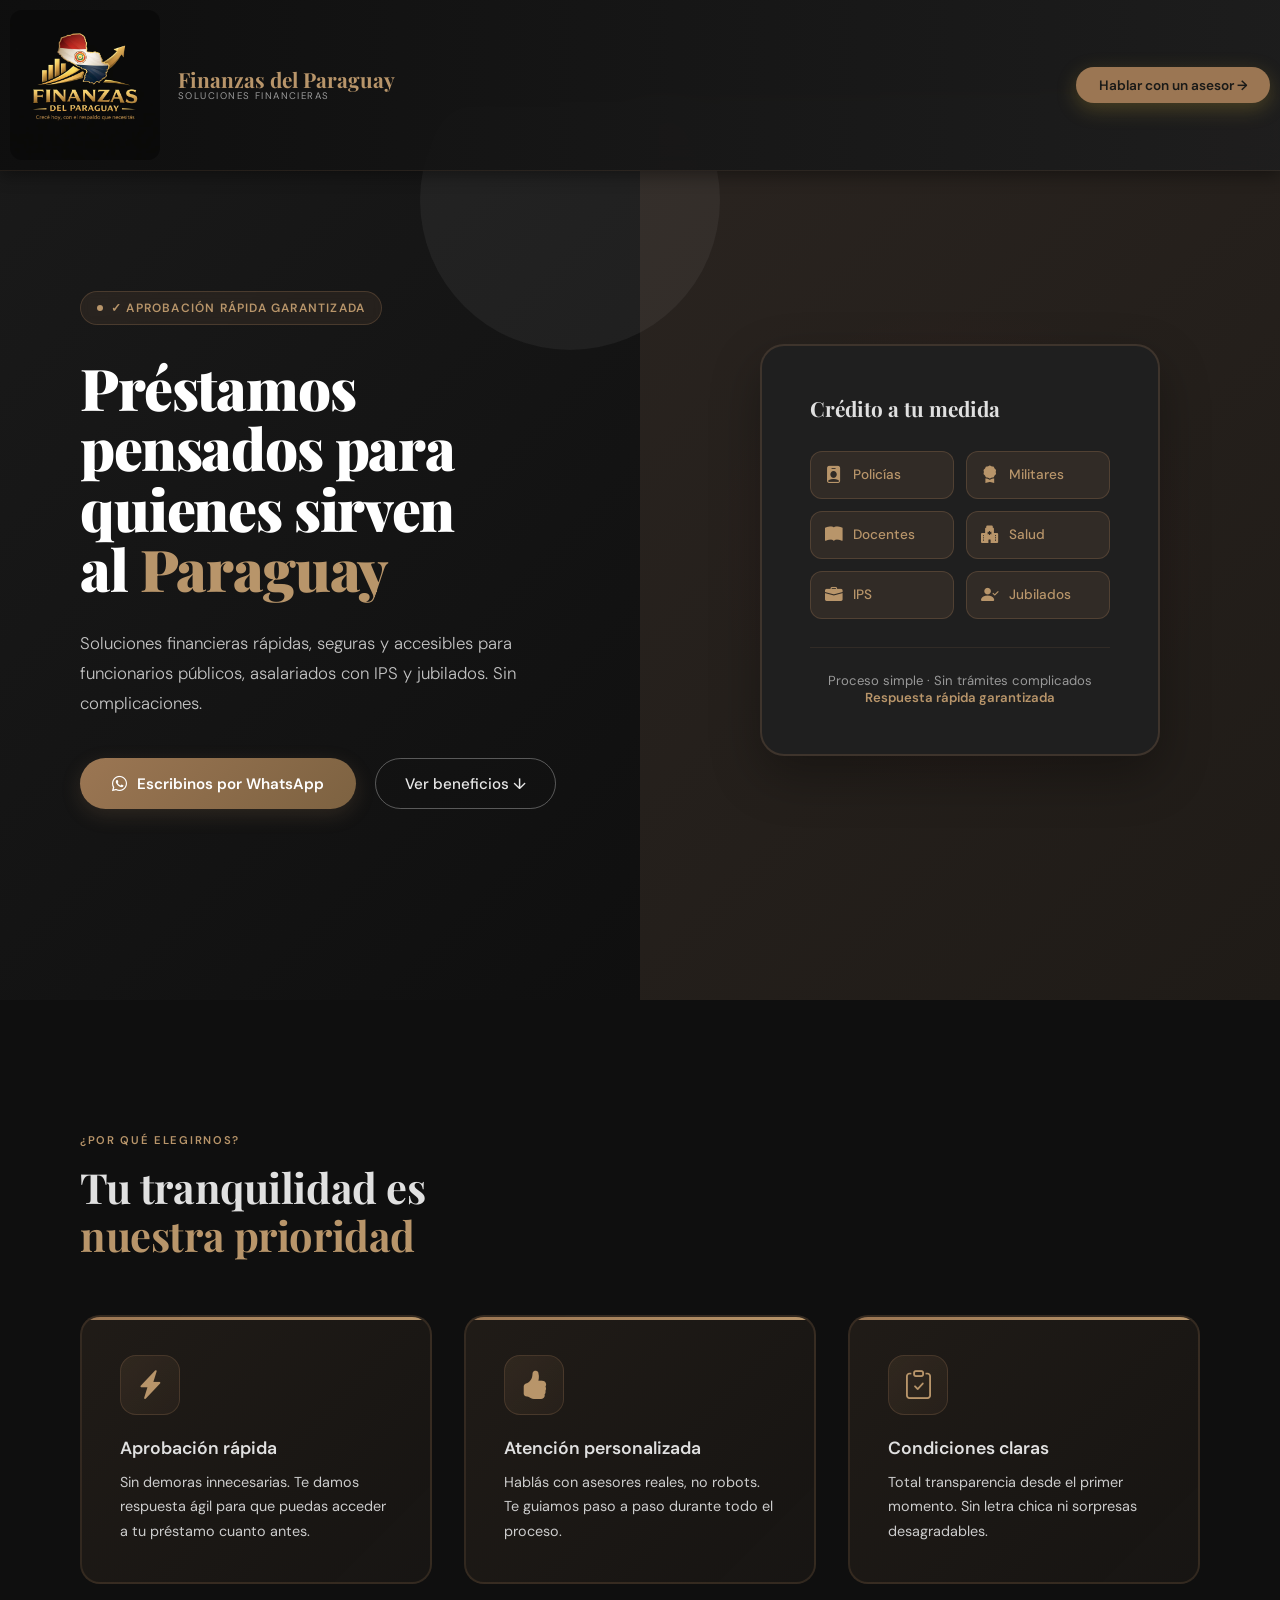
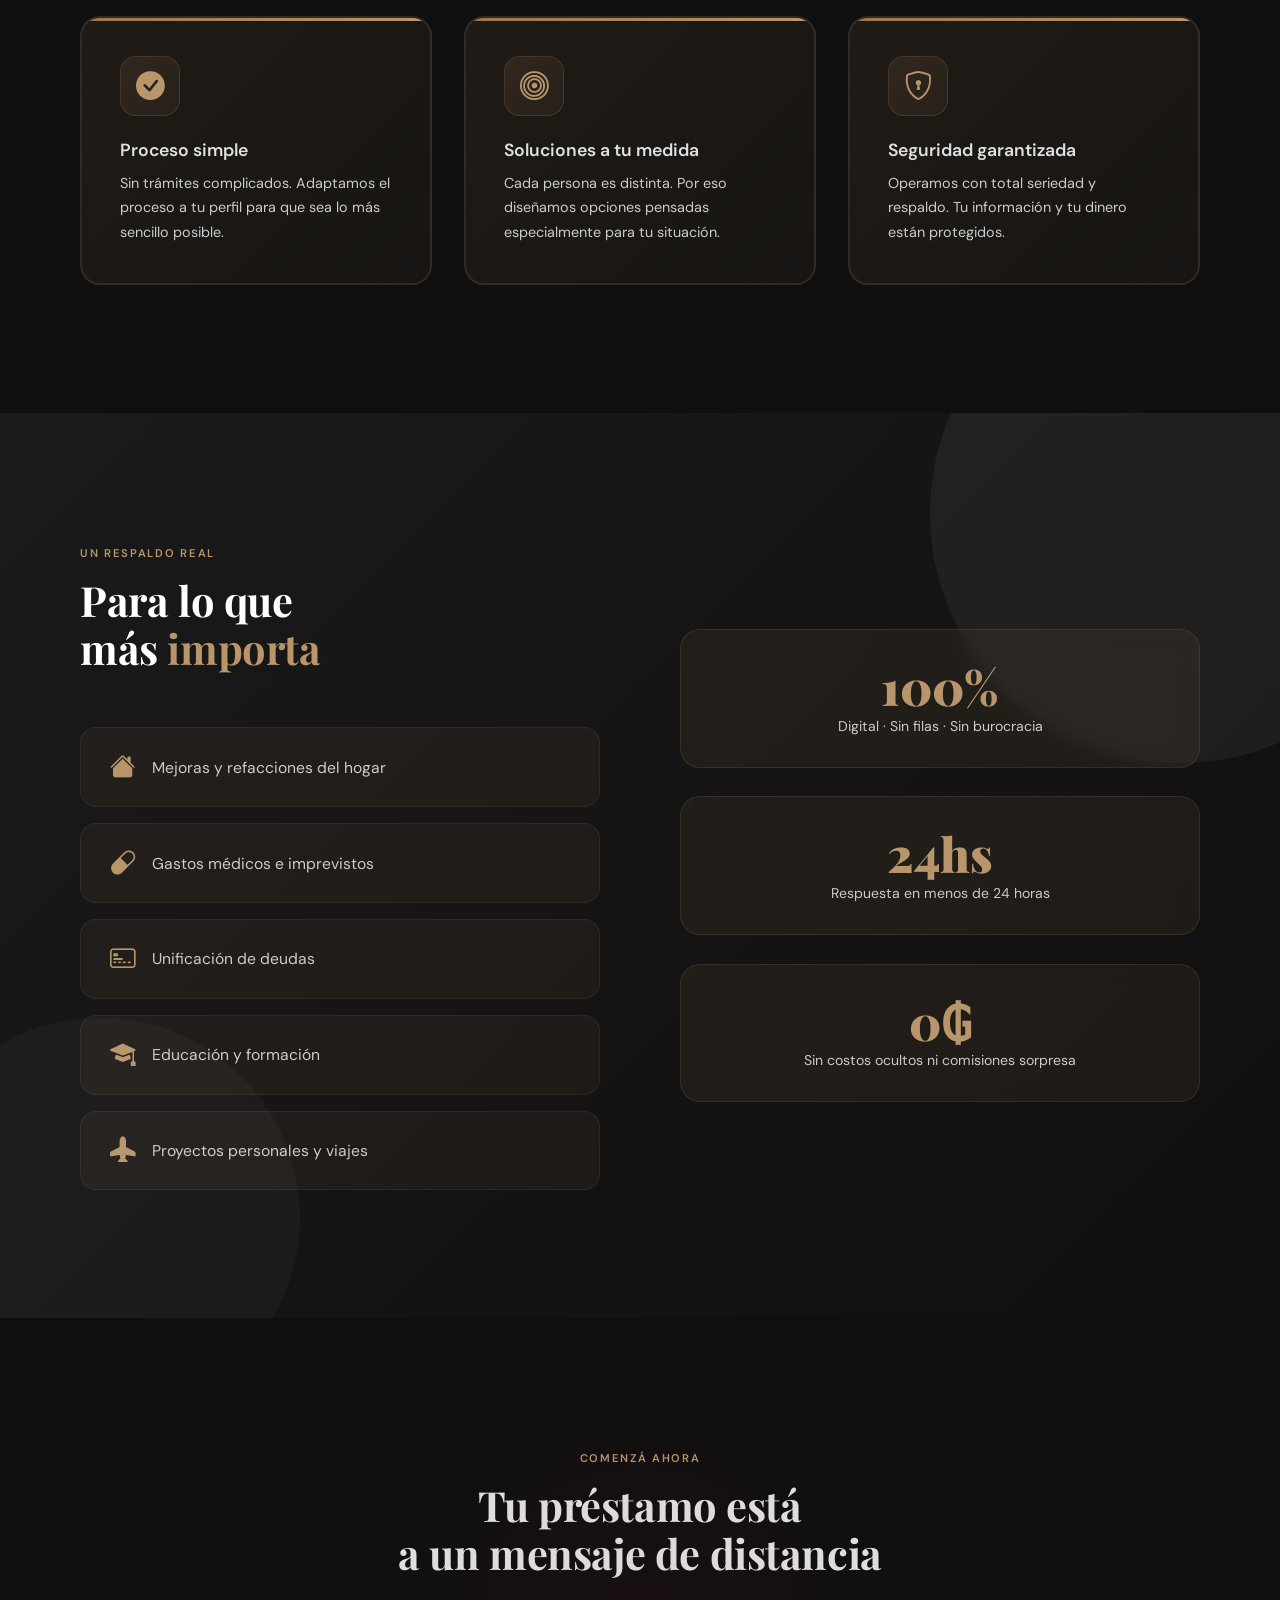
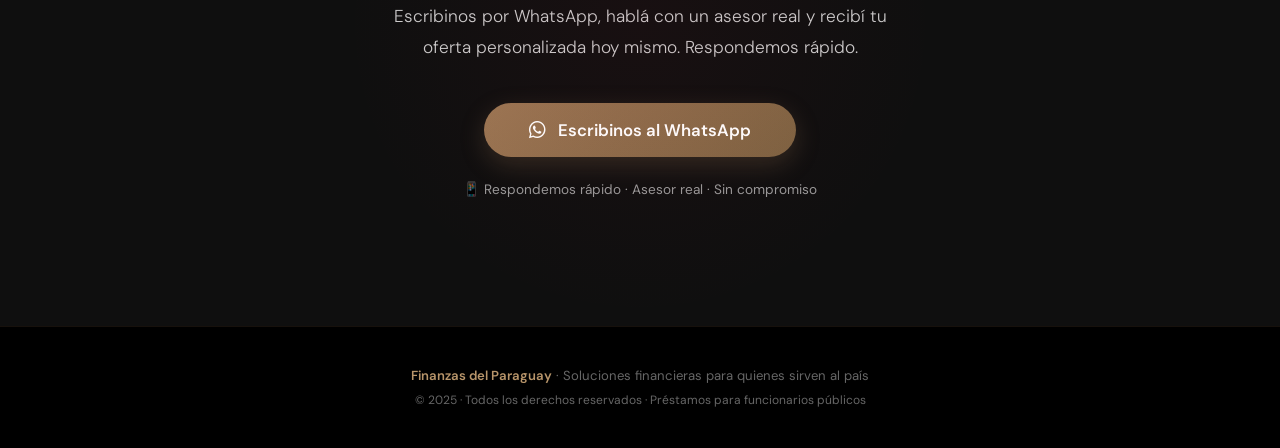
==== commit a204dac4: "Logo, numeros de whatsapp" ====
--- a/index.html
+++ b/index.html
@@ -7,6 +7,7 @@
 <link href="https://fonts.googleapis.com/css2?family=Playfair+Display:wght@700;900&family=DM+Sans:wght@300;400;500;600&display=swap" rel="stylesheet">
 <link href="https://cdn.jsdelivr.net/npm/bootstrap-icons@1.11.0/font/bootstrap-icons.css" rel="stylesheet">
 <link rel="stylesheet" href="css/styles.css">
+<link rel="icon" type="image/x-icon" href="/assets/images/Logo.jpeg">
 </head>
 <body>
 
@@ -19,7 +20,7 @@
       <span>Soluciones financieras</span>
     </div>
   </div>
-  <a href="https://wa.me/595000000000" class="nav-cta">
+  <a href="https://wa.me/5950976788864" class="nav-cta">
     Hablar con un asesor →
   </a>
 </nav>
@@ -35,7 +36,7 @@
       Soluciones financieras rápidas, seguras y accesibles para funcionarios públicos, asalariados con IPS y jubilados. Sin complicaciones.
     </p>
     <div class="hero-botones">
-      <a href="https://wa.me/595000000000" class="btn-principal">
+      <a href="https://wa.me/5950976788864" class="btn-principal">
         <i class="bi bi-whatsapp"></i>
         Escribinos por WhatsApp
       </a>
@@ -136,7 +137,7 @@
   <p class="cta-desc">
     Escribinos por WhatsApp, hablá con un asesor real y recibí tu oferta personalizada hoy mismo. Respondemos rápido.
   </p>
-  <a href="https://wa.me/595000000000" class="btn-wa">
+  <a href="https://wa.me/5950976788864" class="btn-wa">
     <i class="bi bi-whatsapp"></i>
     Escribinos al WhatsApp
   </a>
--- a/css/styles.css
+++ b/css/styles.css
@@ -35,7 +35,7 @@
   display: flex;
   align-items: center;
   justify-content: space-between;
-  padding: 0.8rem 2.5rem;
+  padding: 10px 10px;
   background: linear-gradient(90deg, rgba(15,15,15,0.98) 0%, rgba(30,30,30,0.95) 100%);
   backdrop-filter: blur(12px);
   border-bottom: 1px solid rgba(155,118,83,0.15);
@@ -49,8 +49,8 @@
 }
 
 .nav-logo img {
-  width: 80px;
-  height: 80px;
+  width: 150px;
+  height: 150px;
   border-radius: 12px;
   object-fit: cover;
 }
@@ -678,9 +678,9 @@
 }
 
 @media (max-width: 480px) {
-  nav { padding: 0.6rem 1rem; }
-  
-  .nav-logo img { width: 50px; height: 50px; }
+  nav { padding: 10px 10px; }
+  
+  .nav-logo img { width: 120px; height: 120px; }
   
   .nav-brand { font-size: 0.9rem; }
   
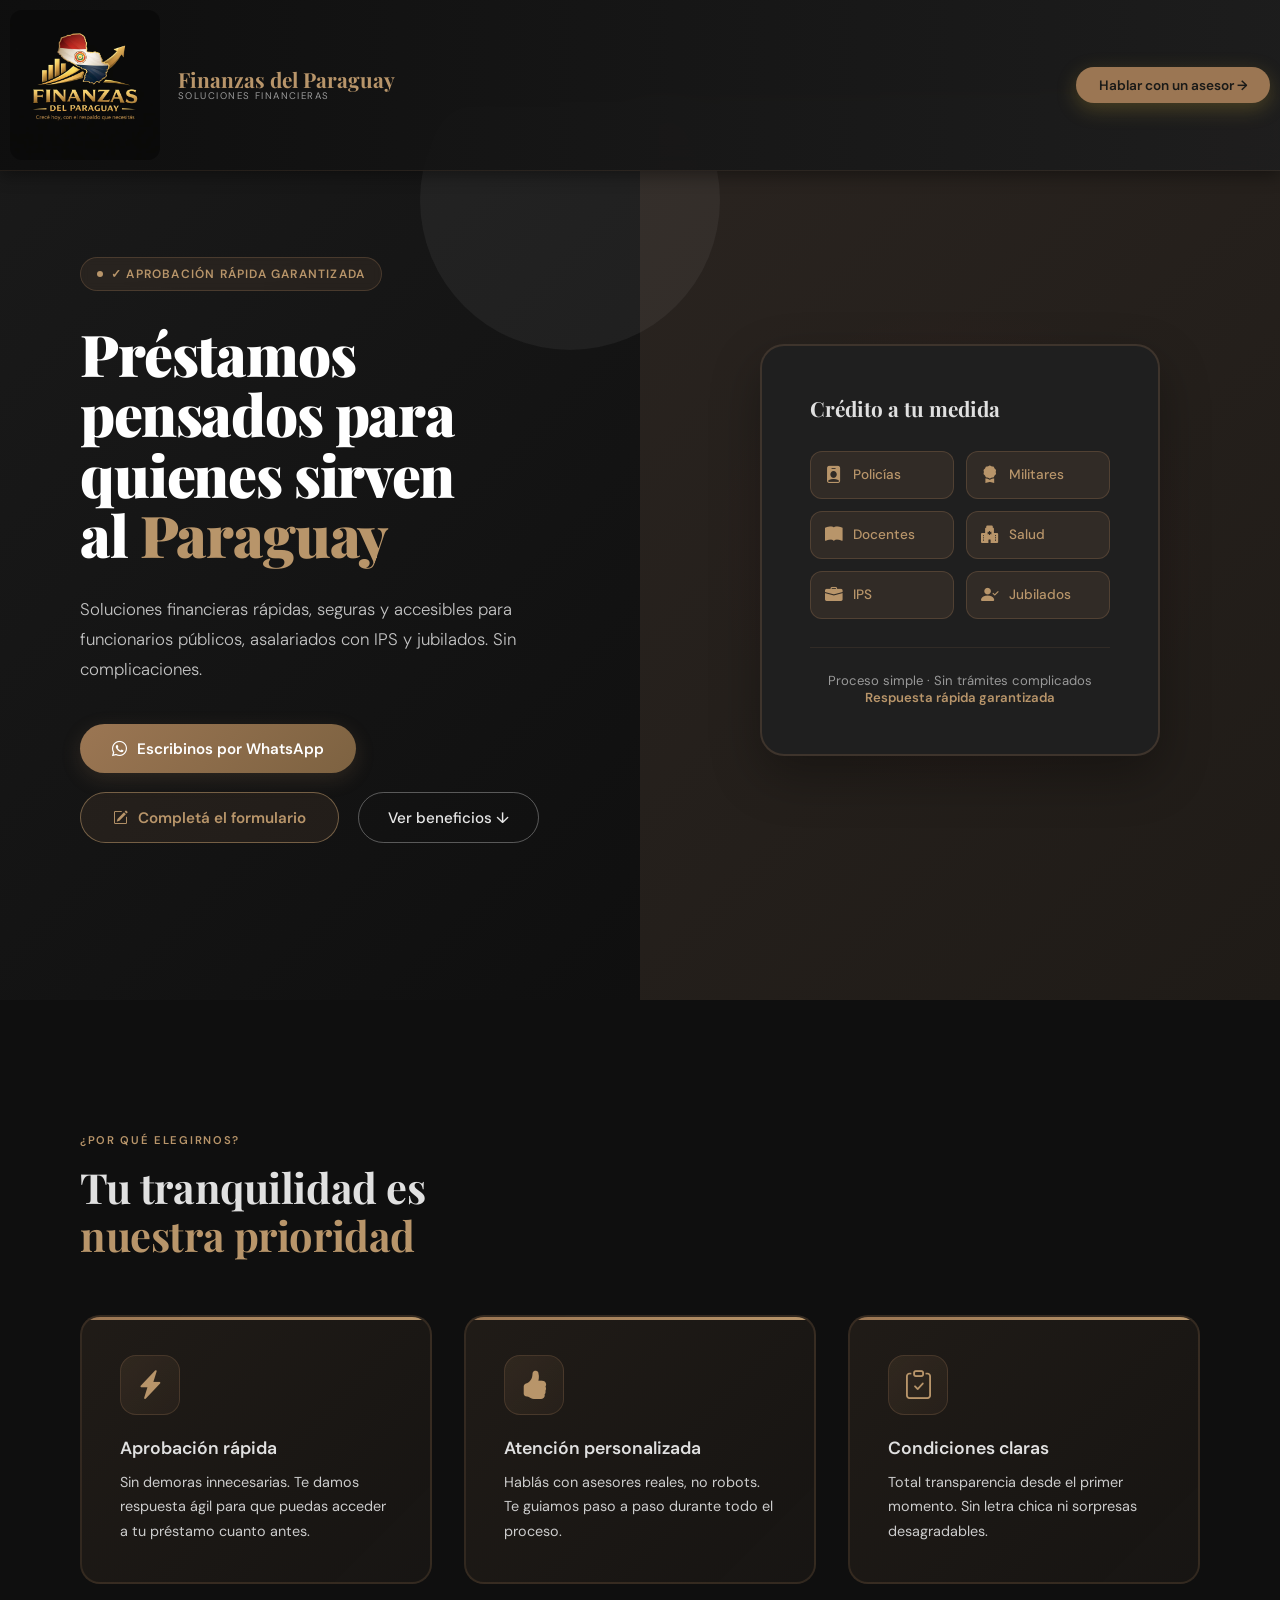
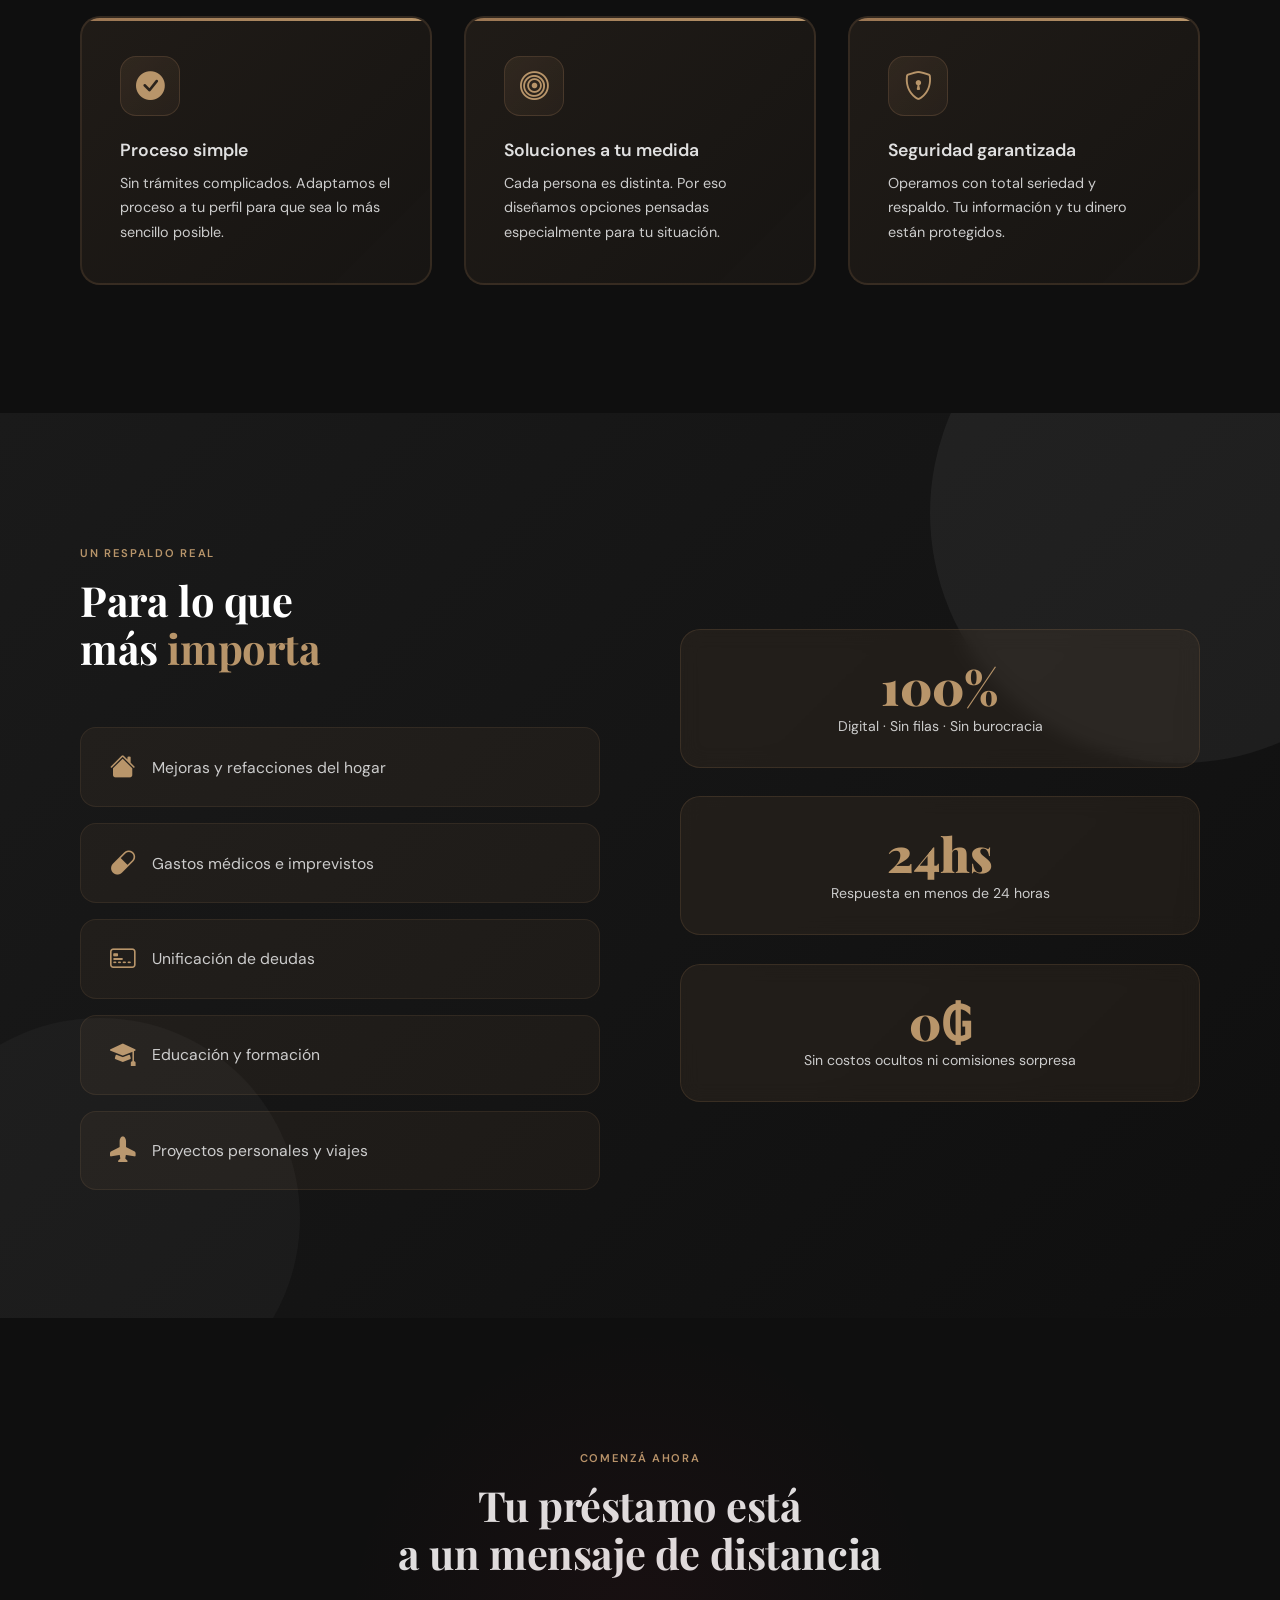
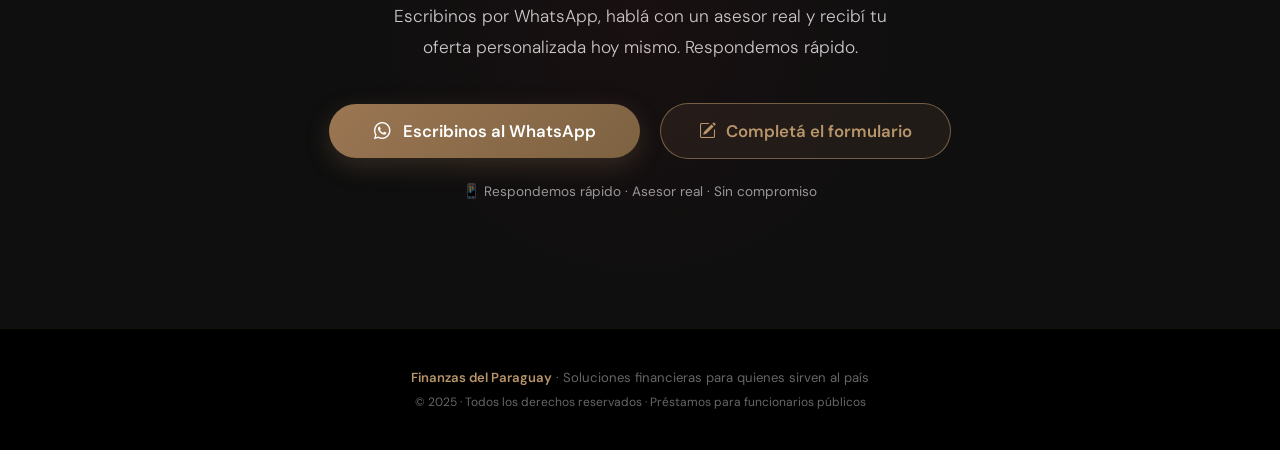
==== commit 07263e94: "feat: boton formulartio" ====
--- a/index.html
+++ b/index.html
@@ -39,6 +39,10 @@
       <a href="https://wa.me/5950976788864" class="btn-principal">
         <i class="bi bi-whatsapp"></i>
         Escribinos por WhatsApp
+      </a>
+      <a href="formulario.html" class="btn-formulario">
+        <i class="bi bi-pencil-square"></i>
+        Completá el formulario
       </a>
       <a href="#beneficios" class="btn-secundario">Ver beneficios ↓</a>
     </div>
@@ -137,10 +141,16 @@
   <p class="cta-desc">
     Escribinos por WhatsApp, hablá con un asesor real y recibí tu oferta personalizada hoy mismo. Respondemos rápido.
   </p>
-  <a href="https://wa.me/5950976788864" class="btn-wa">
-    <i class="bi bi-whatsapp"></i>
-    Escribinos al WhatsApp
-  </a>
+  <div class="cta-botones">
+    <a href="https://wa.me/5950976788864" class="btn-wa">
+      <i class="bi bi-whatsapp"></i>
+      Escribinos al WhatsApp
+    </a>
+    <a href="formulario.html" class="btn-formulario">
+      <i class="bi bi-pencil-square"></i>
+      Completá el formulario
+    </a>
+  </div>
   <p class="cta-nota">📱 Respondemos rápido · Asesor real · Sin compromiso</p>
 </section>
 
--- a/css/styles.css
+++ b/css/styles.css
@@ -222,6 +222,45 @@
   background: rgba(255,255,255,0.15);
   border-color: rgba(255,255,255,0.5);
   backdrop-filter: blur(4px);
+}
+
+/* Botón hacia el formulario de solicitud */
+.btn-formulario {
+  display: inline-flex;
+  align-items: center;
+  gap: 10px;
+  background: rgba(155,118,83,0.12);
+  border: 1.5px solid rgba(184,149,106,0.55);
+  color: #B8956A;
+  text-decoration: none;
+  font-size: 0.95rem;
+  font-weight: 600;
+  padding: 0.9rem 2rem;
+  border-radius: 28px;
+  transition: all 0.3s;
+  cursor: pointer;
+}
+
+.btn-formulario:hover {
+  background: rgba(155,118,83,0.22);
+  border-color: #B8956A;
+  transform: translateY(-3px);
+  box-shadow: 0 10px 30px rgba(155,118,83,0.2);
+}
+
+.cta-botones {
+  display: flex;
+  align-items: center;
+  justify-content: center;
+  gap: 1.2rem;
+  flex-wrap: wrap;
+  position: relative;
+  z-index: 2;
+}
+
+.cta-botones .btn-formulario {
+  font-size: 1.05rem;
+  padding: 1rem 2.4rem;
 }
 
 .hero-der {
@@ -620,11 +659,11 @@
 }
 
 @media (max-width: 768px) {
-  nav { padding: 0.8rem 1.5rem; }
+  nav { padding: 10px 10px; }
   
   .nav-logo { gap: 12px; }
   
-  .nav-logo img { width: 60px; height: 60px; }
+  .nav-logo img { width: 150px; height: 150px; }
   
   .nav-brand { font-size: 1.1rem; }
   
@@ -670,33 +709,574 @@
   
   .hero-botones { flex-direction: column; }
   
-  .btn-principal, .btn-secundario { 
-    text-align: center; 
+  .btn-principal, .btn-secundario, .btn-formulario {
+    text-align: center;
     justify-content: center;
     width: 100%;
   }
+
+  .cta-botones {
+    flex-direction: column;
+    gap: 1rem;
+  }
+
+  .cta-botones .btn-wa,
+  .cta-botones .btn-formulario {
+    width: 100%;
+    justify-content: center;
+    text-align: center;
+  }
 }
 
 @media (max-width: 480px) {
   nav { padding: 10px 10px; }
-  
+
   .nav-logo img { width: 120px; height: 120px; }
-  
+
   .nav-brand { font-size: 0.9rem; }
-  
+
   .hero-titulo { font-size: 1.6rem; }
-  
+
   .hero-desc { font-size: 0.95rem; }
-  
+
   .seccion-titulo { font-size: 1.5rem; }
-  
+
   .beneficio-card { padding: 1.6rem; }
-  
+
   .hero-card { padding: 2rem; }
 }
 
-
-
-
-
-
+/* =======================================================================
+   FORMULARIO DE SOLICITUD (formulario.html)
+   ======================================================================= */
+
+.hidden { display: none !important; }
+
+.form-main {
+  padding: 200px 5rem 6rem;
+  background: linear-gradient(135deg, #1A1A1A 0%, #0F0F0F 100%);
+  position: relative;
+  overflow: hidden;
+  min-height: calc(100vh - 140px);
+}
+
+.form-main::before {
+  content: '';
+  position: absolute;
+  right: -150px;
+  top: 60px;
+  width: 500px;
+  height: 500px;
+  border-radius: 50%;
+  background: rgba(255,255,255,0.04);
+  pointer-events: none;
+}
+
+.form-intro {
+  max-width: 640px;
+  margin: 0 auto 2.5rem;
+  text-align: center;
+  position: relative;
+  z-index: 2;
+}
+
+.form-intro .seccion-titulo {
+  margin: 0 auto 1rem;
+  max-width: 100%;
+}
+
+.form-intro-desc {
+  font-size: 1.02rem;
+  font-weight: 300;
+  color: #CCCCCC;
+  line-height: 1.8;
+  max-width: 520px;
+  margin: 0 auto;
+}
+
+/* Tarjeta */
+.form-card {
+  position: relative;
+  z-index: 2;
+  max-width: 640px;
+  margin: 0 auto;
+  background: linear-gradient(135deg, rgba(155,118,83,0.12) 0%, rgba(155,118,83,0.05) 100%);
+  border: 2px solid rgba(155,118,83,0.22);
+  border-radius: 24px;
+  overflow: hidden;
+  box-shadow: 0 20px 50px rgba(0,0,0,0.35);
+}
+
+.form-card::before {
+  content: '';
+  position: absolute;
+  top: 0; left: 0; right: 0;
+  height: 3px;
+  background: linear-gradient(90deg, #9B7653, #B8956A);
+}
+
+.form-body { padding: 2.6rem; }
+
+/* Progreso */
+.progreso-wrap {
+  padding: 2.4rem 2.6rem 0;
+}
+
+.progreso-info {
+  display: flex;
+  align-items: center;
+  justify-content: space-between;
+  margin-bottom: 0.7rem;
+}
+
+.progreso-paso {
+  font-size: 0.7rem;
+  font-weight: 600;
+  letter-spacing: 0.15em;
+  text-transform: uppercase;
+  color: #B8956A;
+}
+
+.progreso-pct {
+  font-size: 0.8rem;
+  color: #999999;
+  font-weight: 500;
+}
+
+.progreso-track {
+  height: 6px;
+  width: 100%;
+  background: rgba(155,118,83,0.15);
+  border-radius: 999px;
+  overflow: hidden;
+}
+
+.progreso-barra {
+  height: 100%;
+  background: linear-gradient(90deg, #9B7653, #B8956A);
+  border-radius: 999px;
+  transition: width 0.5s ease-out;
+}
+
+/* Pasos */
+.step { display: none; }
+
+.step.is-active {
+  display: block;
+  animation: stepIn 0.35s ease-out;
+}
+
+@keyframes stepIn {
+  from { opacity: 0; transform: translateY(14px); }
+  to   { opacity: 1; transform: translateY(0); }
+}
+
+.step-titulo {
+  font-family: 'Playfair Display', serif;
+  font-size: 1.6rem;
+  font-weight: 700;
+  color: #E0E0E0;
+  line-height: 1.2;
+  margin-bottom: 0.6rem;
+  outline: none;
+}
+
+.step-titulo em {
+  font-style: normal;
+  color: #B8956A;
+}
+
+.step-desc {
+  font-size: 0.9rem;
+  color: #999999;
+  line-height: 1.6;
+  margin-bottom: 1.8rem;
+}
+
+/* Opciones (radio estilizado) */
+.opciones {
+  display: flex;
+  flex-direction: column;
+  gap: 0.9rem;
+}
+
+.option { display: block; }
+
+.option input {
+  position: absolute;
+  opacity: 0;
+  width: 0;
+  height: 0;
+}
+
+.option-box {
+  display: flex;
+  align-items: center;
+  gap: 0.9rem;
+  min-height: 58px;
+  padding: 1rem 1.4rem;
+  background: rgba(155,118,83,0.08);
+  border: 1px solid rgba(155,118,83,0.18);
+  border-radius: 16px;
+  color: #CCCCCC;
+  font-size: 0.98rem;
+  font-weight: 500;
+  cursor: pointer;
+  transition: all 0.3s;
+}
+
+.option-box:hover {
+  background: rgba(155,118,83,0.14);
+  border-color: rgba(155,118,83,0.3);
+  transform: translateX(6px);
+}
+
+.option input:focus-visible + .option-box {
+  border-color: #B8956A;
+  box-shadow: 0 0 0 3px rgba(155,118,83,0.25);
+}
+
+.option input:checked + .option-box {
+  background: rgba(155,118,83,0.2);
+  border-color: rgba(184,149,106,0.65);
+  color: #E0E0E0;
+  box-shadow: 0 8px 24px rgba(155,118,83,0.15);
+}
+
+.option-dot {
+  flex-shrink: 0;
+  width: 20px;
+  height: 20px;
+  border: 2px solid rgba(155,118,83,0.4);
+  border-radius: 50%;
+  position: relative;
+  transition: border-color 0.3s;
+}
+
+.option input:checked + .option-box .option-dot { border-color: #B8956A; }
+
+.option input:checked + .option-box .option-dot::after {
+  content: '';
+  position: absolute;
+  inset: 3px;
+  border-radius: 50%;
+  background: #B8956A;
+}
+
+/* Campos */
+.campos {
+  display: flex;
+  flex-direction: column;
+  gap: 1.3rem;
+}
+
+.campo-label {
+  display: block;
+  font-size: 0.78rem;
+  font-weight: 600;
+  letter-spacing: 0.08em;
+  text-transform: uppercase;
+  color: #B8956A;
+  margin-bottom: 0.6rem;
+}
+
+.field {
+  width: 100%;
+  height: 54px;
+  padding: 0 1.1rem;
+  background: rgba(255,255,255,0.04);
+  border: 1px solid rgba(155,118,83,0.25);
+  border-radius: 14px;
+  color: #E0E0E0;
+  font-family: 'DM Sans', sans-serif;
+  font-size: 1rem;
+  transition: all 0.3s;
+  color-scheme: dark;
+}
+
+.field::placeholder { color: #6E6E6E; }
+
+.field:focus {
+  outline: none;
+  border-color: #B8956A;
+  background: rgba(155,118,83,0.1);
+  box-shadow: 0 0 0 3px rgba(155,118,83,0.18);
+}
+
+select.field {
+  appearance: none;
+  -webkit-appearance: none;
+  background-image: linear-gradient(45deg, transparent 50%, #B8956A 50%),
+                    linear-gradient(135deg, #B8956A 50%, transparent 50%);
+  background-position: calc(100% - 20px) center, calc(100% - 14px) center;
+  background-size: 6px 6px, 6px 6px;
+  background-repeat: no-repeat;
+  padding-right: 2.8rem;
+  cursor: pointer;
+}
+
+select.field option {
+  background: #1A1A1A;
+  color: #E0E0E0;
+}
+
+.field.has-error { border-color: #C4564A; }
+.field.has-error:focus { box-shadow: 0 0 0 3px rgba(196,86,74,0.2); }
+
+.campo-ayuda {
+  font-size: 0.78rem;
+  color: #808080;
+  margin-top: 0.5rem;
+}
+
+.error-msg {
+  display: none;
+  font-size: 0.82rem;
+  color: #E08279;
+  margin-top: 0.6rem;
+}
+
+.error-msg.show { display: block; }
+
+.telefono-grupo {
+  display: flex;
+  align-items: stretch;
+  gap: 0.6rem;
+}
+
+.telefono-prefijo {
+  display: flex;
+  align-items: center;
+  padding: 0 1rem;
+  background: rgba(155,118,83,0.15);
+  border: 1px solid rgba(155,118,83,0.25);
+  border-radius: 14px;
+  color: #B8956A;
+  font-size: 0.92rem;
+  font-weight: 600;
+  flex-shrink: 0;
+}
+
+.telefono-grupo .field { flex: 1; min-width: 0; }
+
+/* Botones del formulario */
+.form-nav { margin-top: 2.2rem; }
+
+.btn-form {
+  display: inline-flex;
+  align-items: center;
+  justify-content: center;
+  gap: 10px;
+  width: 100%;
+  min-height: 56px;
+  background: linear-gradient(135deg, #9B7653, #7D6241);
+  color: white;
+  font-family: 'DM Sans', sans-serif;
+  font-size: 0.95rem;
+  font-weight: 600;
+  letter-spacing: 0.08em;
+  text-transform: uppercase;
+  text-decoration: none;
+  padding: 0 2rem;
+  border: none;
+  border-radius: 28px;
+  cursor: pointer;
+  transition: all 0.3s;
+  box-shadow: 0 6px 20px rgba(155,118,83,0.2);
+}
+
+.btn-form:hover:not(:disabled) {
+  transform: translateY(-3px);
+  box-shadow: 0 10px 30px rgba(155,118,83,0.3);
+}
+
+.btn-form:disabled {
+  opacity: 0.6;
+  cursor: not-allowed;
+}
+
+.btn-atras {
+  display: block;
+  width: 100%;
+  margin-top: 1rem;
+  background: transparent;
+  border: none;
+  color: #999999;
+  font-family: 'DM Sans', sans-serif;
+  font-size: 0.88rem;
+  font-weight: 500;
+  cursor: pointer;
+  padding: 0.6rem;
+  transition: color 0.3s;
+}
+
+.btn-atras:hover { color: #B8956A; }
+
+.link-volver {
+  display: block;
+  margin-top: 1.2rem;
+  text-align: center;
+  font-size: 0.88rem;
+  font-weight: 500;
+  color: #999999;
+  text-decoration: none;
+  transition: color 0.3s;
+}
+
+.link-volver:hover { color: #B8956A; }
+
+.error-envio {
+  margin-top: 1.2rem;
+  text-align: center;
+  font-size: 0.86rem;
+  color: #E08279;
+}
+
+.spinner {
+  width: 18px;
+  height: 18px;
+  border: 2px solid rgba(255,255,255,0.35);
+  border-top-color: #ffffff;
+  border-radius: 50%;
+  animation: spin 0.7s linear infinite;
+}
+
+@keyframes spin { to { transform: rotate(360deg); } }
+
+.form-nota {
+  position: relative;
+  z-index: 2;
+  max-width: 640px;
+  margin: 1.6rem auto 0;
+  text-align: center;
+  font-size: 0.78rem;
+  color: #808080;
+  line-height: 1.7;
+}
+
+/* Pantalla de éxito / mensaje final */
+.final-icono {
+  width: 74px;
+  height: 74px;
+  margin: 0 auto 1.6rem;
+  border-radius: 50%;
+  background: linear-gradient(135deg, rgba(155,118,83,0.2), rgba(155,118,83,0.08));
+  border: 1.5px solid rgba(155,118,83,0.35);
+  display: flex;
+  align-items: center;
+  justify-content: center;
+  font-size: 2rem;
+  color: #B8956A;
+}
+
+.final-bloque { text-align: center; }
+
+.final-bloque .step-titulo,
+.final-bloque .step-desc { text-align: center; }
+
+.final-texto {
+  font-size: 0.95rem;
+  color: #CCCCCC;
+  line-height: 1.8;
+  margin-bottom: 1.8rem;
+}
+
+/* Modal de rechazo */
+.modal {
+  position: fixed;
+  inset: 0;
+  z-index: 200;
+  display: none;
+  align-items: center;
+  justify-content: center;
+  padding: 1.5rem;
+  background: rgba(0,0,0,0.75);
+  backdrop-filter: blur(6px);
+}
+
+.modal.is-open { display: flex; }
+
+.modal-card {
+  background: linear-gradient(135deg, #1F1F1F 0%, #171717 100%);
+  border: 2px solid rgba(155,118,83,0.25);
+  border-radius: 24px;
+  padding: 2.8rem 2.4rem;
+  max-width: 460px;
+  width: 100%;
+  text-align: center;
+  box-shadow: 0 24px 60px rgba(0,0,0,0.55);
+  animation: modalIn 0.28s ease-out;
+}
+
+@keyframes modalIn {
+  from { opacity: 0; transform: translateY(24px) scale(0.97); }
+  to   { opacity: 1; transform: translateY(0) scale(1); }
+}
+
+.modal-titulo {
+  font-family: 'Playfair Display', serif;
+  font-size: 1.35rem;
+  font-weight: 700;
+  color: #E0E0E0;
+  line-height: 1.3;
+  margin-bottom: 1rem;
+}
+
+/* Botón flotante de WhatsApp */
+.wa-flotante {
+  position: fixed;
+  right: 1.5rem;
+  bottom: 1.5rem;
+  z-index: 90;
+  width: 58px;
+  height: 58px;
+  border-radius: 50%;
+  background: linear-gradient(135deg, #9B7653, #7D6241);
+  color: white;
+  font-size: 1.6rem;
+  display: flex;
+  align-items: center;
+  justify-content: center;
+  text-decoration: none;
+  box-shadow: 0 8px 25px rgba(155,118,83,0.35);
+  transition: all 0.3s;
+}
+
+.wa-flotante:hover {
+  transform: translateY(-4px);
+  box-shadow: 0 12px 35px rgba(155,118,83,0.45);
+}
+
+@media (max-width: 1024px) {
+  .form-main { padding: 200px 3rem 5rem; }
+}
+
+@media (max-width: 768px) {
+  .form-main { padding: 190px 1.5rem 4rem; }
+  .form-main::before { display: none; }
+  .form-body { padding: 1.8rem 1.4rem; }
+  .progreso-wrap { padding: 1.8rem 1.4rem 0; }
+  .step-titulo { font-size: 1.35rem; }
+  .option-box:hover { transform: none; }
+  .modal-card { padding: 2.2rem 1.6rem; }
+}
+
+@media (max-width: 480px) {
+  .form-main { padding: 170px 1.1rem 3.5rem; }
+  .step-titulo { font-size: 1.2rem; }
+  .option-box { padding: 0.9rem 1.1rem; font-size: 0.92rem; }
+}
+
+@media (prefers-reduced-motion: reduce) {
+  .step.is-active,
+  .modal-card { animation: none; }
+  .option-box:hover,
+  .btn-form:hover:not(:disabled),
+  .wa-flotante:hover { transform: none; }
+}
+
+
+
+
+
+
